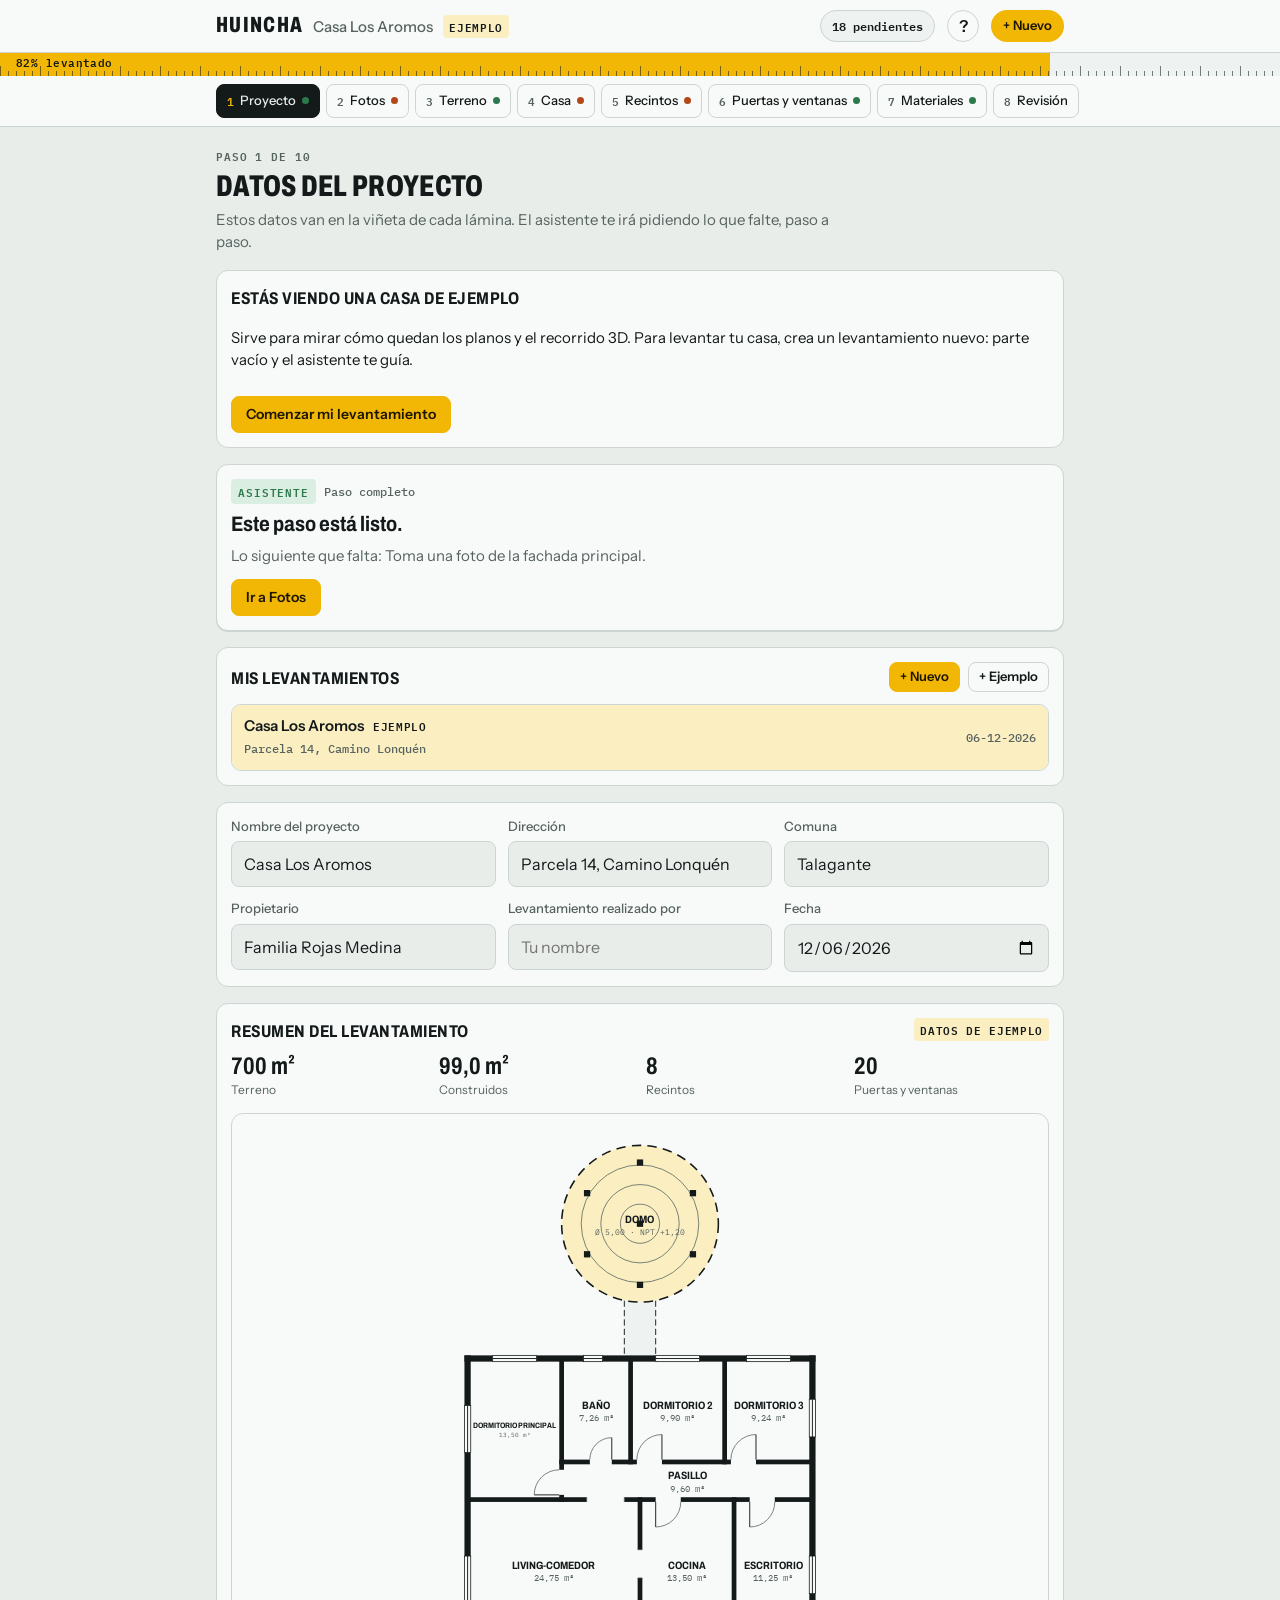
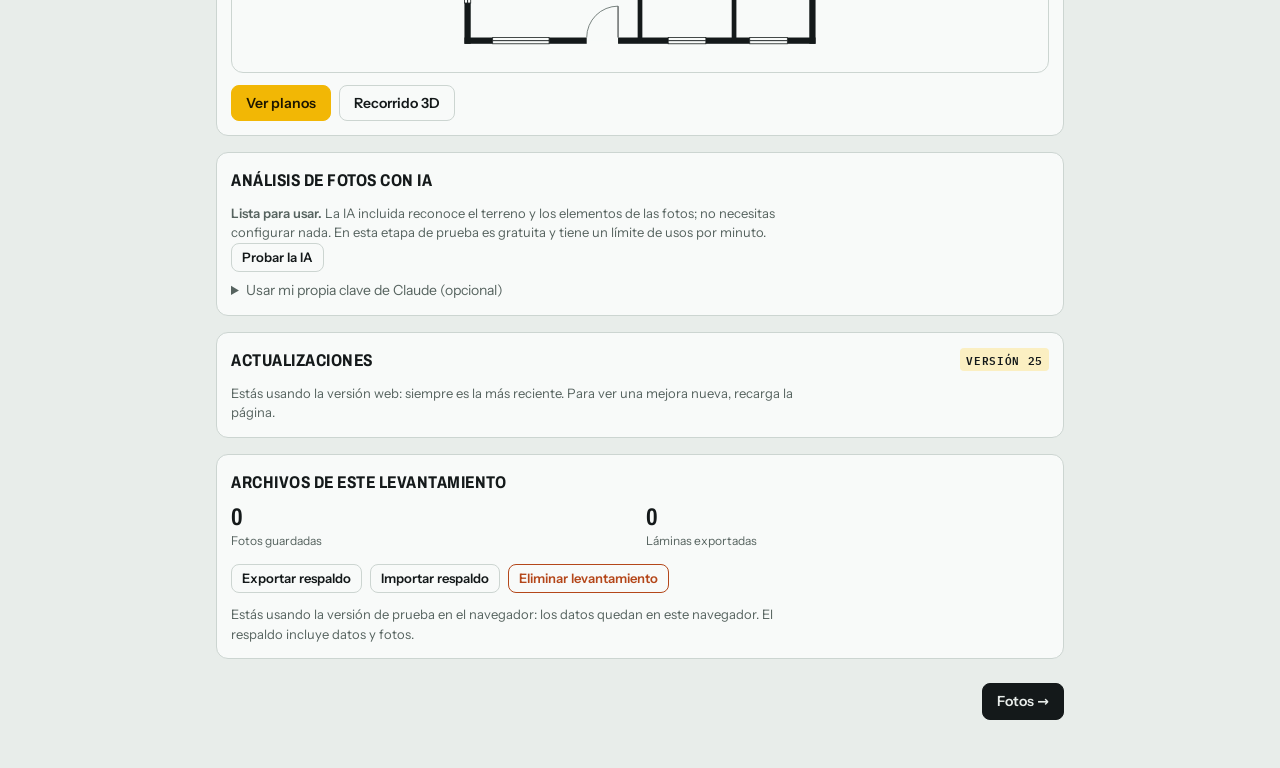
==== app/index.html @ 4d064434 "Huincha 3: versión web en app/ Co-Authored-By: Claude Opus 5.5 <noreply@anthropic.com> Claude-Sessio" ====
<!doctype html>
<html lang="es">
<head>
<meta charset="utf-8">
<meta name="viewport" content="width=device-width,initial-scale=1,viewport-fit=cover">
<meta name="theme-color" content="#f8faf9">
<link rel="manifest" href="manifest.webmanifest">
<link rel="icon" href="icon.png">
<title>Huincha</title>
<link rel="stylesheet" href="vendor/leaflet/leaflet.css">
<link rel="stylesheet" href="css/app.css">
</head>
<body>
<header class="top">
  <div class="wrap top-in">
    <div class="brand"><span class="logo">Huincha</span><span class="pname" id="pname"></span><span class="badge" id="exb" hidden>Ejemplo</span></div>
    <button class="pend" id="pend" type="button"></button>
    <button class="hhelp" type="button" data-ayuda="" aria-label="Ayuda: qué significa cada término">?</button>
    <button class="hnew" type="button" data-act="nuevo" aria-label="Nuevo levantamiento">+ Nuevo</button>
  </div>
  <div class="tape" aria-hidden="true"><div class="tape-fill" id="tapef"></div><span class="tape-lbl" id="tapel"></span></div>
  <nav class="wrap steps" id="steps" aria-label="Pasos"></nav>
</header>
<div class="updbar" id="updbar" hidden></div>
<main class="wrap" id="main"></main>
<div class="toast" id="toast" hidden></div>
<div class="lb" id="lb" hidden></div>
<script src="vendor/three.min.js"></script>
<script src="vendor/leaflet/leaflet.js"></script>
<script src="js/version.js"></script>
<script src="js/config.js"></script>
<script src="js/materiales.js"></script>
<script src="js/store.js"></script>
<script src="js/volumenes.js"></script>
<script src="js/elementos.js"></script>
<script src="js/croquis.js"></script>
<script src="js/ia.js"></script>
<script src="js/vivo.js"></script>
<script src="js/vivo3d.js"></script>
<script src="js/vivoguia.js"></script>
<script src="js/fachadas.js"></script>
<script src="js/vivoubica.js"></script>
<script src="js/recintosvivo.js"></script>
<script src="js/ayuda.js"></script>
<script src="js/techumbre.js"></script>
<script src="js/actualizar.js"></script>
<script src="js/app.js"></script>
<script src="js/artefactos.js"></script>
<script src="js/obras.js"></script>
<script src="js/mapa.js"></script>
</body>
</html>
---- app/vendor/leaflet/leaflet.css ----
/* required styles */

.leaflet-pane,
.leaflet-tile,
.leaflet-marker-icon,
.leaflet-marker-shadow,
.leaflet-tile-container,
.leaflet-pane > svg,
.leaflet-pane > canvas,
.leaflet-zoom-box,
.leaflet-image-layer,
.leaflet-layer {
	position: absolute;
	left: 0;
	top: 0;
	}
.leaflet-container {
	overflow: hidden;
	}
.leaflet-tile,
.leaflet-marker-icon,
.leaflet-marker-shadow {
	-webkit-user-select: none;
	   -moz-user-select: none;
	        user-select: none;
	  -webkit-user-drag: none;
	}
/* Prevents IE11 from highlighting tiles in blue */
.leaflet-tile::selection {
	background: transparent;
}
/* Safari renders non-retina tile on retina better with this, but Chrome is worse */
.leaflet-safari .leaflet-tile {
	image-rendering: -webkit-optimize-contrast;
	}
/* hack that prevents hw layers "stretching" when loading new tiles */
.leaflet-safari .leaflet-tile-container {
	width: 1600px;
	height: 1600px;
	-webkit-transform-origin: 0 0;
	}
.leaflet-marker-icon,
.leaflet-marker-shadow {
	display: block;
	}
/* .leaflet-container svg: reset svg max-width decleration shipped in Joomla! (joomla.org) 3.x */
/* .leaflet-container img: map is broken in FF if you have max-width: 100% on tiles */
.leaflet-container .leaflet-overlay-pane svg {
	max-width: none !important;
	max-height: none !important;
	}
.leaflet-container .leaflet-marker-pane img,
.leaflet-container .leaflet-shadow-pane img,
.leaflet-container .leaflet-tile-pane img,
.leaflet-container img.leaflet-image-layer,
.leaflet-container .leaflet-tile {
	max-width: none !important;
	max-height: none !important;
	width: auto;
	padding: 0;
	}

.leaflet-container img.leaflet-tile {
	/* See: https://bugs.chromium.org/p/chromium/issues/detail?id=600120 */
	mix-blend-mode: plus-lighter;
}

.leaflet-container.leaflet-touch-zoom {
	-ms-touch-action: pan-x pan-y;
	touch-action: pan-x pan-y;
	}
.leaflet-container.leaflet-touch-drag {
	-ms-touch-action: pinch-zoom;
	/* Fallback for FF which doesn't support pinch-zoom */
	touch-action: none;
	touch-action: pinch-zoom;
}
.leaflet-container.leaflet-touch-drag.leaflet-touch-zoom {
	-ms-touch-action: none;
	touch-action: none;
}
.leaflet-container {
	-webkit-tap-highlight-color: transparent;
}
.leaflet-container a {
	-webkit-tap-highlight-color: rgba(51, 181, 229, 0.4);
}
.leaflet-tile {
	filter: inherit;
	visibility: hidden;
	}
.leaflet-tile-loaded {
	visibility: inherit;
	}
.leaflet-zoom-box {
	width: 0;
	height: 0;
	-moz-box-sizing: border-box;
	     box-sizing: border-box;
	z-index: 800;
	}
/* workaround for https://bugzilla.mozilla.org/show_bug.cgi?id=888319 */
.leaflet-overlay-pane svg {
	-moz-user-select: none;
	}

.leaflet-pane         { z-index: 400; }

.leaflet-tile-pane    { z-index: 200; }
.leaflet-overlay-pane { z-index: 400; }
.leaflet-shadow-pane  { z-index: 500; }
.leaflet-marker-pane  { z-index: 600; }
.leaflet-tooltip-pane   { z-index: 650; }
.leaflet-popup-pane   { z-index: 700; }

.leaflet-map-pane canvas { z-index: 100; }
.leaflet-map-pane svg    { z-index: 200; }

.leaflet-vml-shape {
	width: 1px;
	height: 1px;
	}
.lvml {
	behavior: url(#default#VML);
	display: inline-block;
	position: absolute;
	}


/* control positioning */

.leaflet-control {
	position: relative;
	z-index: 800;
	pointer-events: visiblePainted; /* IE 9-10 doesn't have auto */
	pointer-events: auto;
	}
.leaflet-top,
.leaflet-bottom {
	position: absolute;
	z-index: 1000;
	pointer-events: none;
	}
.leaflet-top {
	top: 0;
	}
.leaflet-right {
	right: 0;
	}
.leaflet-bottom {
	bottom: 0;
	}
.leaflet-left {
	left: 0;
	}
.leaflet-control {
	float: left;
	clear: both;
	}
.leaflet-right .leaflet-control {
	float: right;
	}
.leaflet-top .leaflet-control {
	margin-top: 10px;
	}
.leaflet-bottom .leaflet-control {
	margin-bottom: 10px;
	}
.leaflet-left .leaflet-control {
	margin-left: 10px;
	}
.leaflet-right .leaflet-control {
	margin-right: 10px;
	}


/* zoom and fade animations */

.leaflet-fade-anim .leaflet-popup {
	opacity: 0;
	-webkit-transition: opacity 0.2s linear;
	   -moz-transition: opacity 0.2s linear;
	        transition: opacity 0.2s linear;
	}
.leaflet-fade-anim .leaflet-map-pane .leaflet-popup {
	opacity: 1;
	}
.leaflet-zoom-animated {
	-webkit-transform-origin: 0 0;
	    -ms-transform-origin: 0 0;
	        transform-origin: 0 0;
	}
svg.leaflet-zoom-animated {
	will-change: transform;
}

.leaflet-zoom-anim .leaflet-zoom-animated {
	-webkit-transition: -webkit-transform 0.25s cubic-bezier(0,0,0.25,1);
	   -moz-transition:    -moz-transform 0.25s cubic-bezier(0,0,0.25,1);
	        transition:         transform 0.25s cubic-bezier(0,0,0.25,1);
	}
.leaflet-zoom-anim .leaflet-tile,
.leaflet-pan-anim .leaflet-tile {
	-webkit-transition: none;
	   -moz-transition: none;
	        transition: none;
	}

.leaflet-zoom-anim .leaflet-zoom-hide {
	visibility: hidden;
	}


/* cursors */

.leaflet-interactive {
	cursor: pointer;
	}
.leaflet-grab {
	cursor: -webkit-grab;
	cursor:    -moz-grab;
	cursor:         grab;
	}
.leaflet-crosshair,
.leaflet-crosshair .leaflet-interactive {
	cursor: crosshair;
	}
.leaflet-popup-pane,
.leaflet-control {
	cursor: auto;
	}
.leaflet-dragging .leaflet-grab,
.leaflet-dragging .leaflet-grab .leaflet-interactive,
.leaflet-dragging .leaflet-marker-draggable {
	cursor: move;
	cursor: -webkit-grabbing;
	cursor:    -moz-grabbing;
	cursor:         grabbing;
	}

/* marker & overlays interactivity */
.leaflet-marker-icon,
.leaflet-marker-shadow,
.leaflet-image-layer,
.leaflet-pane > svg path,
.leaflet-tile-container {
	pointer-events: none;
	}

.leaflet-marker-icon.leaflet-interactive,
.leaflet-image-layer.leaflet-interactive,
.leaflet-pane > svg path.leaflet-interactive,
svg.leaflet-image-layer.leaflet-interactive path {
	pointer-events: visiblePainted; /* IE 9-10 doesn't have auto */
	pointer-events: auto;
	}

/* visual tweaks */

.leaflet-container {
	background: #ddd;
	outline-offset: 1px;
	}
.leaflet-container a {
	color: #0078A8;
	}
.leaflet-zoom-box {
	border: 2px dotted #38f;
	background: rgba(255,255,255,0.5);
	}


/* general typography */
.leaflet-container {
	font-family: "Helvetica Neue", Arial, Helvetica, sans-serif;
	font-size: 12px;
	font-size: 0.75rem;
	line-height: 1.5;
	}


/* general toolbar styles */

.leaflet-bar {
	box-shadow: 0 1px 5px rgba(0,0,0,0.65);
	border-radius: 4px;
	}
.leaflet-bar a {
	background-color: #fff;
	border-bottom: 1px solid #ccc;
	width: 26px;
	height: 26px;
	line-height: 26px;
	display: block;
	text-align: center;
	text-decoration: none;
	color: black;
	}
.leaflet-bar a,
.leaflet-control-layers-toggle {
	background-position: 50% 50%;
	background-repeat: no-repeat;
	display: block;
	}
.leaflet-bar a:hover,
.leaflet-bar a:focus {
	background-color: #f4f4f4;
	}
.leaflet-bar a:first-child {
	border-top-left-radius: 4px;
	border-top-right-radius: 4px;
	}
.leaflet-bar a:last-child {
	border-bottom-left-radius: 4px;
	border-bottom-right-radius: 4px;
	border-bottom: none;
	}
.leaflet-bar a.leaflet-disabled {
	cursor: default;
	background-color: #f4f4f4;
	color: #bbb;
	}

.leaflet-touch .leaflet-bar a {
	width: 30px;
	height: 30px;
	line-height: 30px;
	}
.leaflet-touch .leaflet-bar a:first-child {
	border-top-left-radius: 2px;
	border-top-right-radius: 2px;
	}
.leaflet-touch .leaflet-bar a:last-child {
	border-bottom-left-radius: 2px;
	border-bottom-right-radius: 2px;
	}

/* zoom control */

.leaflet-control-zoom-in,
.leaflet-control-zoom-out {
	font: bold 18px 'Lucida Console', Monaco, monospace;
	text-indent: 1px;
	}

.leaflet-touch .leaflet-control-zoom-in, .leaflet-touch .leaflet-control-zoom-out  {
	font-size: 22px;
	}


/* layers control */

.leaflet-control-layers {
	box-shadow: 0 1px 5px rgba(0,0,0,0.4);
	background: #fff;
	border-radius: 5px;
	}
.leaflet-control-layers-toggle {
	background-image: url(images/layers.png);
	width: 36px;
	height: 36px;
	}
.leaflet-retina .leaflet-control-layers-toggle {
	background-image: url(images/layers-2x.png);
	background-size: 26px 26px;
	}
.leaflet-touch .leaflet-control-layers-toggle {
	width: 44px;
	height: 44px;
	}
.leaflet-control-layers .leaflet-control-layers-list,
.leaflet-control-layers-expanded .leaflet-control-layers-toggle {
	display: none;
	}
.leaflet-control-layers-expanded .leaflet-control-layers-list {
	display: block;
	position: relative;
	}
.leaflet-control-layers-expanded {
	padding: 6px 10px 6px 6px;
	color: #333;
	background: #fff;
	}
.leaflet-control-layers-scrollbar {
	overflow-y: scroll;
	overflow-x: hidden;
	padding-right: 5px;
	}
.leaflet-control-layers-selector {
	margin-top: 2px;
	position: relative;
	top: 1px;
	}
.leaflet-control-layers label {
	display: block;
	font-size: 13px;
	font-size: 1.08333em;
	}
.leaflet-control-layers-separator {
	height: 0;
	border-top: 1px solid #ddd;
	margin: 5px -10px 5px -6px;
	}

/* Default icon URLs */
.leaflet-default-icon-path { /* used only in path-guessing heuristic, see L.Icon.Default */
	background-image: url(images/marker-icon.png);
	}


/* attribution and scale controls */

.leaflet-container .leaflet-control-attribution {
	background: #fff;
	background: rgba(255, 255, 255, 0.8);
	margin: 0;
	}
.leaflet-control-attribution,
.leaflet-control-scale-line {
	padding: 0 5px;
	color: #333;
	line-height: 1.4;
	}
.leaflet-control-attribution a {
	text-decoration: none;
	}
.leaflet-control-attribution a:hover,
.leaflet-control-attribution a:focus {
	text-decoration: underline;
	}
.leaflet-attribution-flag {
	display: inline !important;
	vertical-align: baseline !important;
	width: 1em;
	height: 0.6669em;
	}
.leaflet-left .leaflet-control-scale {
	margin-left: 5px;
	}
.leaflet-bottom .leaflet-control-scale {
	margin-bottom: 5px;
	}
.leaflet-control-scale-line {
	border: 2px solid #777;
	border-top: none;
	line-height: 1.1;
	padding: 2px 5px 1px;
	white-space: nowrap;
	-moz-box-sizing: border-box;
	     box-sizing: border-box;
	background: rgba(255, 255, 255, 0.8);
	text-shadow: 1px 1px #fff;
	}
.leaflet-control-scale-line:not(:first-child) {
	border-top: 2px solid #777;
	border-bottom: none;
	margin-top: -2px;
	}
.leaflet-control-scale-line:not(:first-child):not(:last-child) {
	border-bottom: 2px solid #777;
	}

.leaflet-touch .leaflet-control-attribution,
.leaflet-touch .leaflet-control-layers,
.leaflet-touch .leaflet-bar {
	box-shadow: none;
	}
.leaflet-touch .leaflet-control-layers,
.leaflet-touch .leaflet-bar {
	border: 2px solid rgba(0,0,0,0.2);
	background-clip: padding-box;
	}


/* popup */

.leaflet-popup {
	position: absolute;
	text-align: center;
	margin-bottom: 20px;
	}
.leaflet-popup-content-wrapper {
	padding: 1px;
	text-align: left;
	border-radius: 12px;
	}
.leaflet-popup-content {
	margin: 13px 24px 13px 20px;
	line-height: 1.3;
	font-size: 13px;
	font-size: 1.08333em;
	min-height: 1px;
	}
.leaflet-popup-content p {
	margin: 17px 0;
	margin: 1.3em 0;
	}
.leaflet-popup-tip-container {
	width: 40px;
	height: 20px;
	position: absolute;
	left: 50%;
	margin-top: -1px;
	margin-left: -20px;
	overflow: hidden;
	pointer-events: none;
	}
.leaflet-popup-tip {
	width: 17px;
	height: 17px;
	padding: 1px;

	margin: -10px auto 0;
	pointer-events: auto;

	-webkit-transform: rotate(45deg);
	   -moz-transform: rotate(45deg);
	    -ms-transform: rotate(45deg);
	        transform: rotate(45deg);
	}
.leaflet-popup-content-wrapper,
.leaflet-popup-tip {
	background: white;
	color: #333;
	box-shadow: 0 3px 14px rgba(0,0,0,0.4);
	}
.leaflet-container a.leaflet-popup-close-button {
	position: absolute;
	top: 0;
	right: 0;
	border: none;
	text-align: center;
	width: 24px;
	height: 24px;
	font: 16px/24px Tahoma, Verdana, sans-serif;
	color: #757575;
	text-decoration: none;
	background: transparent;
	}
.leaflet-container a.leaflet-popup-close-button:hover,
.leaflet-container a.leaflet-popup-close-button:focus {
	color: #585858;
	}
.leaflet-popup-scrolled {
	overflow: auto;
	}

.leaflet-oldie .leaflet-popup-content-wrapper {
	-ms-zoom: 1;
	}
.leaflet-oldie .leaflet-popup-tip {
	width: 24px;
	margin: 0 auto;

	-ms-filter: "progid:DXImageTransform.Microsoft.Matrix(M11=0.70710678, M12=0.70710678, M21=-0.70710678, M22=0.70710678)";
	filter: progid:DXImageTransform.Microsoft.Matrix(M11=0.70710678, M12=0.70710678, M21=-0.70710678, M22=0.70710678);
	}

.leaflet-oldie .leaflet-control-zoom,
.leaflet-oldie .leaflet-control-layers,
.leaflet-oldie .leaflet-popup-content-wrapper,
.leaflet-oldie .leaflet-popup-tip {
	border: 1px solid #999;
	}


/* div icon */

.leaflet-div-icon {
	background: #fff;
	border: 1px solid #666;
	}


/* Tooltip */
/* Base styles for the element that has a tooltip */
.leaflet-tooltip {
	position: absolute;
	padding: 6px;
	background-color: #fff;
	border: 1px solid #fff;
	border-radius: 3px;
	color: #222;
	white-space: nowrap;
	-webkit-user-select: none;
	-moz-user-select: none;
	-ms-user-select: none;
	user-select: none;
	pointer-events: none;
	box-shadow: 0 1px 3px rgba(0,0,0,0.4);
	}
.leaflet-tooltip.leaflet-interactive {
	cursor: pointer;
	pointer-events: auto;
	}
.leaflet-tooltip-top:before,
.leaflet-tooltip-bottom:before,
.leaflet-tooltip-left:before,
.leaflet-tooltip-right:before {
	position: absolute;
	pointer-events: none;
	border: 6px solid transparent;
	background: transparent;
	content: "";
	}

/* Directions */

.leaflet-tooltip-bottom {
	margin-top: 6px;
}
.leaflet-tooltip-top {
	margin-top: -6px;
}
.leaflet-tooltip-bottom:before,
.leaflet-tooltip-top:before {
	left: 50%;
	margin-left: -6px;
	}
.leaflet-tooltip-top:before {
	bottom: 0;
	margin-bottom: -12px;
	border-top-color: #fff;
	}
.leaflet-tooltip-bottom:before {
	top: 0;
	margin-top: -12px;
	margin-left: -6px;
	border-bottom-color: #fff;
	}
.leaflet-tooltip-left {
	margin-left: -6px;
}
.leaflet-tooltip-right {
	margin-left: 6px;
}
.leaflet-tooltip-left:before,
.leaflet-tooltip-right:before {
	top: 50%;
	margin-top: -6px;
	}
.leaflet-tooltip-left:before {
	right: 0;
	margin-right: -12px;
	border-left-color: #fff;
	}
.leaflet-tooltip-right:before {
	left: 0;
	margin-left: -12px;
	border-right-color: #fff;
	}

/* Printing */

@media print {
	/* Prevent printers from removing background-images of controls. */
	.leaflet-control {
		-webkit-print-color-adjust: exact;
		print-color-adjust: exact;
		}
	}
---- app/css/app.css ----
@font-face{font-family:"Archivo";src:url(../fonts/archivo.woff2) format("woff2");font-weight:100 900;font-stretch:62% 125%;font-display:swap}
@font-face{font-family:"Instrument Sans";src:url(../fonts/instrument-sans-400.woff2) format("woff2");font-weight:400;font-display:swap}
@font-face{font-family:"Instrument Sans";src:url(../fonts/instrument-sans-500.woff2) format("woff2");font-weight:500;font-display:swap}
@font-face{font-family:"Instrument Sans";src:url(../fonts/instrument-sans-600.woff2) format("woff2");font-weight:600;font-display:swap}
@font-face{font-family:"IBM Plex Mono";src:url(../fonts/plex-mono-400.woff2) format("woff2");font-weight:400;font-display:swap}
@font-face{font-family:"IBM Plex Mono";src:url(../fonts/plex-mono-500.woff2) format("woff2");font-weight:500;font-display:swap}
@font-face{font-family:"IBM Plex Mono";src:url(../fonts/plex-mono-600.woff2) format("woff2");font-weight:600;font-display:swap}
html{color-scheme:light;padding-top:env(safe-area-inset-top,0px);padding-bottom:env(safe-area-inset-bottom,0px);-webkit-tap-highlight-color:transparent}
body{margin:0}
img{max-width:100%}
[hidden]{display:none!important}
/* Layout: cuaderno de levantamiento en una columna; cabecera fija con huincha de medir como barra de avance; pasos en secuencia */
:root{
  --bg:#e8edea; --surface:#f8faf9; --surface-2:#eef2f0; --ink:#14191a; --muted:#56635f; --line:#ccd5d1;
  --accent:#f2b705; --accent-ink:#1d1600; --accent-soft:#fbefc2;
  --warn:#b4471a; --warn-soft:#f7e2d6; --ok:#2c7a4b; --ok-soft:#dbeee2; --glass:#d6e6ec;
  --f-display:"Archivo","Arial Narrow",system-ui,sans-serif;
  --f-body:"Instrument Sans",system-ui,-apple-system,"Segoe UI",Roboto,sans-serif;
  --f-mono:"IBM Plex Mono",ui-monospace,Menlo,Consolas,monospace;
}
@media (prefers-color-scheme: dark){:root:not([data-theme="light"]){
  --bg:#111415; --surface:#1a1e1f; --surface-2:#22282a; --ink:#e6ebe9; --muted:#95a39e; --line:#2f3739;
  --accent:#f5c22a; --accent-ink:#1d1600; --accent-soft:#3d3412;
  --warn:#f08a55; --warn-soft:#3b2318; --ok:#5fc58c; --ok-soft:#173022; --glass:#2a3c43; color-scheme:dark}}
:root[data-theme="dark"]{
  --bg:#111415; --surface:#1a1e1f; --surface-2:#22282a; --ink:#e6ebe9; --muted:#95a39e; --line:#2f3739;
  --accent:#f5c22a; --accent-ink:#1d1600; --accent-soft:#3d3412;
  --warn:#f08a55; --warn-soft:#3b2318; --ok:#5fc58c; --ok-soft:#173022; --glass:#2a3c43; color-scheme:dark}

*{box-sizing:border-box}
body{background:var(--bg);color:var(--ink);font:15px/1.5 var(--f-body);-webkit-font-smoothing:antialiased}
body::before{content:"";position:fixed;inset:0 0 auto;height:env(safe-area-inset-top,0px);z-index:40;background:var(--surface)}
.wrap{max-width:880px;margin:0 auto;padding-left:max(16px,env(safe-area-inset-left,0px));padding-right:max(16px,env(safe-area-inset-right,0px))}
button,input,select{font:inherit;color:inherit}
:focus-visible{outline:2px solid var(--accent);outline-offset:2px}

/* Cabecera */
.top{position:sticky;top:env(safe-area-inset-top,0px);z-index:30;background:var(--surface);border-bottom:1px solid var(--line)}
.top-in{display:flex;align-items:center;gap:12px;padding-block:10px}
.brand{display:flex;align-items:baseline;gap:10px;min-width:0;flex:1}
.logo{font:800 22px/1 var(--f-display);font-stretch:68%;letter-spacing:.06em;text-transform:uppercase}
.pname{font-weight:500;color:var(--muted);white-space:nowrap;overflow:hidden;text-overflow:ellipsis;min-width:0}
.badge{font:600 11px var(--f-mono);text-transform:uppercase;letter-spacing:.06em;background:var(--accent-soft);color:var(--ink);padding:2px 6px;border-radius:4px;white-space:nowrap}
.pend{border:1px solid var(--line);background:var(--surface-2);border-radius:999px;padding:5px 11px;font:600 12px var(--f-mono);white-space:nowrap;cursor:pointer}
.hnew{border:0;background:var(--accent);color:var(--accent-ink);border-radius:999px;padding:6px 12px;font-family:inherit;font-weight:700;font-size:13px;white-space:nowrap;cursor:pointer}
.exban{border:2px solid var(--accent);background:var(--accent-soft)}
.exban p{margin:6px 0 12px}
.pend.zero{background:var(--ok-soft);border-color:transparent;color:var(--ok)}
.tape{position:relative;height:24px;background:var(--surface-2);border-top:1px solid var(--line);overflow:hidden}
.tape-fill{position:absolute;inset:0 auto 0 0;width:0;background:var(--accent);transition:width .6s ease}
.tape::after{content:"";position:absolute;inset:0;pointer-events:none;opacity:.55;
  background:repeating-linear-gradient(90deg,var(--ink) 0 1px,transparent 1px 8px) left bottom/100% 5px no-repeat,
             repeating-linear-gradient(90deg,var(--ink) 0 1px,transparent 1px 40px) left bottom/100% 10px no-repeat}
.tape-lbl{position:absolute;top:3px;left:max(16px,env(safe-area-inset-left,0px));font:600 11px/1 var(--f-mono);letter-spacing:.04em;z-index:1}
.steps{display:flex;gap:6px;overflow-x:auto;padding-block:8px;scrollbar-width:none}
.steps::-webkit-scrollbar{display:none}
.st{flex:none;display:flex;align-items:center;gap:6px;border:1px solid var(--line);background:var(--surface);border-radius:8px;padding:6px 10px;cursor:pointer;font-size:13px;font-weight:500;white-space:nowrap}
.st b{font:600 11px var(--f-mono);color:var(--muted)}
.st[aria-current="step"]{background:var(--ink);color:var(--bg);border-color:var(--ink)}
.st[aria-current="step"] b{color:var(--accent)}
.st i{width:7px;height:7px;border-radius:50%;background:var(--warn);font-style:normal}
.st i.ok{background:var(--ok)}
.st i.none{display:none}

/* Contenido */
main{padding-block:18px 48px;display:flex;flex-direction:column;gap:16px}
.sh .sn{font:600 11px var(--f-mono);letter-spacing:.08em;text-transform:uppercase;color:var(--muted)}
h2{font:800 30px/1.05 var(--f-display);font-stretch:70%;text-transform:uppercase;letter-spacing:.01em;margin:4px 0 6px;text-wrap:balance}
h3{font:700 17px/1.2 var(--f-display);font-stretch:80%;text-transform:uppercase;letter-spacing:.03em;margin:4px 0 0}
.sh p{margin:0;color:var(--muted);max-width:62ch}
.card{background:var(--surface);border:1px solid var(--line);border-radius:12px;padding:14px;display:flex;flex-direction:column;gap:12px;min-width:0}
.grid{display:grid;grid-template-columns:repeat(auto-fit,minmax(200px,1fr));gap:12px}
.g2{display:grid;grid-template-columns:1fr 1fr;gap:12px}
@media (max-width:340px){.g2{grid-template-columns:1fr}}
.row{display:flex;gap:8px;align-items:center;flex-wrap:wrap}
.sb{justify-content:space-between}
.note{color:var(--muted);font-size:13px;margin:0;max-width:65ch}
.lbl{font-size:13px;color:var(--muted)}

.fld{display:flex;flex-direction:column;gap:5px;min-width:0}
.fld>span{font-size:13px;font-weight:500;color:var(--muted)}
.fld small{color:var(--muted);font-size:12px}
.inp{display:flex;align-items:center;border:1px solid var(--line);background:var(--bg);border-radius:8px;min-width:0}
.inp:focus-within{border-color:var(--ink)}
.inp input,.inp select{flex:1;min-width:0;border:0;background:transparent;padding:10px 12px;font-size:16px;outline:none}
.inp input[data-num]{font-family:var(--f-mono);font-weight:500}
.inp em{font-style:normal;padding-right:12px;color:var(--muted);font:500 13px var(--f-mono)}
.inp select{appearance:none;cursor:pointer;background:transparent}
.inp.sel::after{content:"▾";padding-right:12px;color:var(--muted)}

.btn{display:inline-flex;align-items:center;justify-content:center;gap:6px;border:1px solid var(--line);background:var(--surface);border-radius:8px;padding:9px 14px;font-weight:600;font-size:14px;cursor:pointer;text-align:center;line-height:1.2}
.btn:hover{border-color:var(--muted)}
.btn.pri{background:var(--accent);border-color:var(--accent);color:var(--accent-ink)}
.btn.dark{background:var(--ink);border-color:var(--ink);color:var(--bg)}
.btn.ghost{background:transparent;border-color:transparent;color:var(--muted)}
.btn.danger{border-color:var(--warn);color:var(--warn)}
.btn.sm{padding:6px 10px;font-size:13px}
.btn[disabled]{opacity:.45;cursor:not-allowed}
.seg{display:flex;flex-wrap:wrap;gap:6px}
.seg .btn[aria-pressed="true"]{background:var(--ink);border-color:var(--ink);color:var(--bg)}

/* Asistente */
.asst{background:var(--surface);border:1px solid var(--line);border-radius:12px;padding:14px;display:flex;flex-direction:column;gap:8px;box-shadow:0 1px 0 var(--line)}
.asst-k{display:flex;align-items:center;gap:8px;font:500 12px var(--f-mono);color:var(--muted)}
.tag{background:var(--accent);color:var(--accent-ink);font:600 11px var(--f-mono);letter-spacing:.08em;text-transform:uppercase;padding:3px 7px;border-radius:4px}
.asst.done .tag{background:var(--ok-soft);color:var(--ok)}
.asst-q{margin:0;font:700 21px/1.2 var(--f-display);font-stretch:85%;text-wrap:balance}
.asst-h{margin:0;color:var(--muted);max-width:62ch}
.asst-a{display:flex;flex-wrap:wrap;gap:8px;margin-top:4px}

/* Editor de plano */
.edbox{background:var(--surface);border:1px solid var(--line);border-radius:12px;overflow:hidden}
.edbox svg{display:block;width:100%;height:auto;max-height:62vh;user-select:none;-webkit-user-select:none}
.edcap{display:flex;justify-content:space-between;gap:8px;padding:8px 12px;border-top:1px solid var(--line);font-size:12px;color:var(--muted);flex-wrap:wrap}
.chips{display:flex;gap:6px;flex-wrap:wrap}
.chip{border:1px solid var(--line);background:var(--surface);border-radius:999px;padding:6px 12px;font-size:13px;font-weight:500;cursor:pointer;display:inline-flex;gap:6px;align-items:center}
.chip[aria-pressed="true"]{background:var(--accent-soft);border-color:var(--accent)}
.chip .w{width:7px;height:7px;border-radius:50%;background:var(--warn)}
.chip .w.ok{background:var(--ok)}
.titlein{font:700 22px var(--f-display);font-stretch:80%;border:0;border-bottom:1px dashed var(--line);background:transparent;padding:2px 0;width:100%;outline:none}
.titlein:focus{border-bottom-color:var(--ink)}
.area{font:600 14px var(--f-mono);color:var(--muted)}
.list{display:flex;flex-direction:column;border:1px solid var(--line);border-radius:10px;overflow:hidden}
.li{display:flex;align-items:center;justify-content:space-between;gap:10px;padding:10px 12px;background:var(--surface);border:0;border-bottom:1px solid var(--line);text-align:left;cursor:pointer;width:100%}
.li:last-child{border-bottom:0}
.li[aria-pressed="true"]{background:var(--accent-soft)}
.li small{color:var(--muted);font:500 12px var(--f-mono)}
.li .x{font:600 12px var(--f-mono);color:var(--warn)}

/* Fotos y video */
.slots{display:grid;grid-template-columns:repeat(auto-fill,minmax(160px,1fr));gap:10px}
.slot{background:var(--surface);border:1px dashed var(--muted);border-radius:10px;padding:10px;display:flex;flex-direction:column;gap:8px;min-width:0}
.slot.ok{border-style:solid;border-color:var(--line)}
.slot-h{display:flex;justify-content:space-between;gap:6px;font-size:13px}
.slot-h span{font:600 11px var(--f-mono);color:var(--warn);white-space:nowrap}
.slot.ok .slot-h span{color:var(--ok)}
.thumbs{display:flex;gap:6px;flex-wrap:wrap}
.th{width:56px;height:42px;object-fit:cover;border-radius:5px;cursor:zoom-in;background:var(--surface-2)}
.vslot video{width:100%;max-height:52vh;border-radius:8px;background:#000;display:block}
.vempty{border:1px dashed var(--muted);border-radius:10px;padding:16px;color:var(--muted)}
.marks{display:flex;gap:6px;flex-wrap:wrap}
.mk{font:500 12px var(--f-mono)}
.mpanel{display:flex;gap:12px;align-items:flex-start;flex-wrap:wrap;background:var(--surface-2);border-radius:10px;padding:12px}
.mpanel img{width:120px;border-radius:6px}
.mpanel .fl{flex:1;min-width:200px;display:flex;flex-direction:column;gap:8px}

/* Planos */
.sheetbox{overflow:auto;background:var(--surface-2);border:1px solid var(--line);border-radius:12px;padding:10px;max-height:72vh}
.sheetbox svg{display:block;width:calc(var(--z,1) * 100%);height:auto;box-shadow:0 1px 4px rgba(0,0,0,.18)}
.tabs{display:flex;gap:6px;overflow-x:auto;scrollbar-width:none}
.tabs .btn{flex:none}
.tabs .btn[aria-pressed="true"]{background:var(--ink);border-color:var(--ink);color:var(--bg)}
input[type=range]{width:100%;accent-color:var(--accent)}

/* Revisión */
.rv{display:flex;flex-direction:column;gap:8px}
.rvi{display:flex;gap:12px;align-items:flex-start;justify-content:space-between;padding:12px;background:var(--surface);border:1px solid var(--line);border-radius:10px;flex-wrap:wrap}
.rvi p{margin:0;font-weight:500;flex:1;min-width:200px}
.rvi small{display:block;color:var(--muted);font-weight:400}
.rvi .k{font:600 10px var(--f-mono);text-transform:uppercase;letter-spacing:.08em;color:var(--warn)}
.rvi.rev .k{color:var(--muted)}
.big{font:800 56px/1 var(--f-display);font-stretch:68%;font-variant-numeric:tabular-nums}
table.t{border-collapse:collapse;width:100%;font-size:14px}
.t td,.t th{padding:7px 4px;border-bottom:1px solid var(--line);text-align:left}
.t td.n,.t th.n{text-align:right;font-family:var(--f-mono);font-variant-numeric:tabular-nums}
.t tfoot td{font-weight:600;border-bottom:0}

/* 3D */
.viewer{position:relative;height:min(72dvh,640px);min-height:360px;border-radius:12px;overflow:hidden;background:#cfdce3;touch-action:none;user-select:none;-webkit-user-select:none}
.viewer canvas{display:block;width:100%;height:100%}
.vbar{position:absolute;top:10px;left:10px;right:10px;display:flex;gap:6px;flex-wrap:wrap;align-items:center;z-index:2}
.vbar .btn{background:rgba(255,255,255,.88);border-color:rgba(0,0,0,.08);color:#14191a;backdrop-filter:blur(6px)}
.vbar .btn[aria-pressed="true"]{background:#14191a;color:#fff}
.joy{position:absolute;left:16px;bottom:16px;width:116px;height:116px;border-radius:50%;background:rgba(255,255,255,.28);border:1px solid rgba(255,255,255,.7);touch-action:none;z-index:2}
.knob{position:absolute;left:50%;top:50%;width:48px;height:48px;margin:-24px;border-radius:50%;background:rgba(255,255,255,.92);box-shadow:0 2px 6px rgba(0,0,0,.25)}
.hud{position:absolute;left:10px;right:10px;bottom:10px;z-index:2;background:var(--surface);color:var(--ink);border-radius:12px;padding:10px;display:flex;gap:10px;align-items:center;box-shadow:0 4px 16px rgba(0,0,0,.25)}
.hud img{width:72px;height:54px;object-fit:cover;border-radius:6px}
.hud .hi{flex:1;min-width:0}
.hud b{display:block;font:700 18px/1.1 var(--f-display);font-stretch:80%}
.hud small{color:var(--muted);font:500 12px var(--f-mono)}
.hud .hc{display:flex;gap:4px}
.hud .hc .btn{padding:8px 10px}
.v3msg{position:absolute;inset:0;display:grid;place-items:center;padding:24px;text-align:center;color:#14191a}

.nav{display:flex;justify-content:space-between;gap:10px;margin-top:8px}
.toast{position:fixed;left:50%;transform:translateX(-50%);bottom:calc(16px + env(safe-area-inset-bottom,0px));background:var(--ink);color:var(--bg);padding:10px 16px;border-radius:10px;font-size:14px;z-index:60;max-width:calc(100% - 32px);box-shadow:0 6px 20px rgba(0,0,0,.3)}
.lb{position:fixed;inset:0;background:rgba(10,12,13,.88);z-index:70;display:flex;flex-direction:column;align-items:center;justify-content:center;gap:12px;padding:calc(16px + env(safe-area-inset-top,0px)) max(16px,env(safe-area-inset-right,0px)) calc(16px + env(safe-area-inset-bottom,0px)) max(16px,env(safe-area-inset-left,0px))}
.lb img{max-width:100%;max-height:75vh;border-radius:8px}
.summ{display:grid;grid-template-columns:repeat(auto-fit,minmax(120px,1fr));gap:12px}
.summ div b{display:block;font:700 24px/1 var(--f-display);font-stretch:75%;font-variant-numeric:tabular-nums}
.summ div span{font-size:12px;color:var(--muted)}

/* Dibujo en pantalla (editor) */
.ed .w{fill:var(--ink)} .ed .vol{fill:var(--accent-soft);stroke:var(--ink);stroke-width:.5} .ed .vol.up{stroke-dasharray:3 2} .ed .vin{fill:none;stroke:var(--muted);stroke-width:.25} .ed .pil{fill:var(--ink)} .ed .vbr{fill:var(--surface-2);stroke:var(--ink);stroke-width:.3;stroke-dasharray:2 1} .ed .vfac{fill:var(--surface);stroke:var(--ink);stroke-width:.4} .ed .vdeck{fill:var(--line);stroke:var(--ink);stroke-width:.3} .ed .zoc{fill:var(--surface-2);stroke:var(--ink);stroke-width:.3} .ed .wo,.ed .flr{display:none} .ed .rf{fill:var(--surface);cursor:grab;touch-action:none} .ed .rf.sel{fill:var(--accent-soft)} .ed .hs{fill:var(--surface-2)}
.ed .ln{fill:none;stroke:var(--ink);stroke-width:.3} .ed .th{fill:none;stroke:var(--muted);stroke-width:.25} .ed .bold{fill:none;stroke:var(--ink);stroke-width:.7}
.ed .dash{fill:none;stroke:var(--muted);stroke-width:.3;stroke-dasharray:1.5 1} .ed .lot{fill:none;stroke:var(--ink);stroke-width:.5;stroke-dasharray:6 1.2 1 1.2}
.ed .win{fill:var(--surface);stroke:var(--ink);stroke-width:.25} .ed .street{fill:var(--surface-2)} .ed .foot{fill:var(--accent-soft);stroke:var(--ink);stroke-width:.4}
.ed .fac{fill:var(--surface);stroke:var(--ink);stroke-width:.35} .ed .roofE{fill:var(--line);stroke:var(--ink);stroke-width:.35} .ed .glass{fill:var(--glass);stroke:var(--ink);stroke-width:.2} .ed .door{fill:var(--surface-2);stroke:var(--ink);stroke-width:.2}
.ed .cut{fill:var(--ink)} .ed .slab{fill:var(--muted)} .ed .gnd{stroke:var(--ink);stroke-width:.7}
.ed .tx{fill:var(--ink);font-family:var(--f-display);font-stretch:85%} .ed .tm{fill:var(--muted)} .ed .mono{font-family:var(--f-mono);font-stretch:100%}
.ed .rsel{fill:none;stroke:var(--accent);stroke-width:1.1} .ed .hl{fill:var(--accent);stroke:var(--accent-ink);stroke-width:.3} .ed .na{fill:var(--ink)} .ed .tag{fill:var(--surface);stroke:var(--ink);stroke-width:.3} .ed .cutl{fill:none;stroke:var(--muted);stroke-width:.3;stroke-dasharray:5 1 1 1}
.ed .pt{fill:var(--accent);stroke:var(--ink);stroke-width:.4}
@media (prefers-reduced-motion:reduce){.tape-fill{transition:none}}
/* Materiales */
.mcard{gap:4px}
.mcard>h3{margin-bottom:4px}
.msec{display:flex;flex-direction:column;gap:10px;padding-block:12px;border-top:1px solid var(--line);outline:none}
.mcard>h3+.msec{border-top:0;padding-top:4px}
.msec:focus-visible{box-shadow:0 0 0 2px var(--accent);border-radius:8px}
.msh{display:flex;align-items:baseline;justify-content:space-between;gap:10px;flex-wrap:wrap}
.msh h4{margin:0;font:600 15px/1.2 var(--f-body)}
.mcur{font:500 12px var(--f-mono);color:var(--muted)}
.mcur.pend{color:var(--warn)}
.swg{display:grid;grid-template-columns:repeat(auto-fill,minmax(98px,1fr));gap:8px}
.swrow{display:flex;gap:8px;overflow-x:auto;padding-bottom:4px;scrollbar-width:thin}
.swrow .sw{flex:none;width:88px}
.swrow .sw b{font-size:11.5px}
.sw{position:relative;display:flex;flex-direction:column;gap:6px;padding:6px 6px 8px;border:1px solid var(--line);border-radius:10px;background:var(--surface);text-align:left;cursor:pointer;color:var(--ink);font:inherit;min-width:0}
.sw:hover{border-color:var(--muted)}
.sw img{width:100%;aspect-ratio:4/3;object-fit:cover;border-radius:6px;display:block;background:var(--surface-2)}
.sw b{font-size:12.5px;line-height:1.25;font-weight:600}
.sw small{font-size:11px;line-height:1.3;color:var(--muted)}
.sw[aria-pressed="true"]{border-color:var(--ink);box-shadow:0 0 0 2px var(--accent)}
.sw[aria-pressed="true"]::after{content:"✓";position:absolute;top:9px;right:9px;width:20px;height:20px;border-radius:50%;background:var(--accent);color:var(--accent-ink);font:700 12px/20px var(--f-body);text-align:center;box-shadow:0 1px 3px rgba(0,0,0,.3)}
.cdots{display:flex;gap:8px;flex-wrap:wrap;align-items:center}
.cd{width:32px;height:32px;border-radius:50%;border:3px solid var(--surface);box-shadow:0 0 0 1px var(--line);cursor:pointer;padding:0}
.cd[aria-pressed="true"]{box-shadow:0 0 0 2px var(--ink)}
.rtab{display:flex;flex-direction:column;gap:8px}
.rrow{display:grid;grid-template-columns:minmax(0,1fr) minmax(0,1.3fr) minmax(0,1.3fr);gap:8px;align-items:end;padding:8px 10px;background:var(--surface-2);border-radius:10px}
.rrow>b{align-self:center;font-size:14px}
.rrow select{font-size:14px!important;padding:8px 10px!important}
@media (max-width:560px){.rrow{grid-template-columns:1fr 1fr}.rrow>b{grid-column:1/-1}}
/* Panel de materiales en el 3D */
.m3{position:absolute;left:10px;right:10px;bottom:10px;z-index:4;background:var(--surface);color:var(--ink);border-radius:14px;padding:8px 10px;box-shadow:0 8px 28px rgba(0,0,0,.3);display:flex;flex-direction:column;gap:7px;max-height:48%;overflow:auto}
.m3 .tabs .btn{padding:6px 10px;font-size:12.5px}
.m3 .cdots .cd{width:26px;height:26px}
.m3 .cdots{gap:6px}
.m3-top{display:flex;justify-content:space-between;align-items:center;gap:8px}
.m3-top b{font:700 15px var(--f-display);font-stretch:85%;text-transform:uppercase;letter-spacing:.03em}
.viewer.dim .joy,.viewer.dim .hud{display:none}
.vload{position:absolute;inset:0;display:grid;place-items:center;color:#14191a;font:600 13px var(--f-mono);background:rgba(207,220,227,.6);z-index:3}
/* Mapa satelital */
body.noscroll{overflow:hidden}
.mapcard h3{margin:0 0 2px}
.mapcard .row.sb{align-items:flex-start}
.mapcard .row.sb>div{flex:1;min-width:200px}
.msides{display:flex;gap:6px;flex-wrap:wrap}
.msides .chip{font:500 12px var(--f-mono)}
.mapov{position:fixed;inset:0;z-index:80;background:var(--bg);display:flex;flex-direction:column;padding-top:env(safe-area-inset-top,0px)}
.mtop{display:flex;gap:6px;align-items:center;padding:8px max(10px,env(safe-area-inset-right,0px)) 8px max(10px,env(safe-area-inset-left,0px));background:var(--surface);border-bottom:1px solid var(--line)}
.mtop .msearch{flex:1;min-width:0}
.mtop .msearch input{padding:8px 10px;font-size:15px}
.mwrap{flex:1;position:relative;min-height:220px;display:flex}
.mmap{flex:1;min-height:220px;background:#1d2326}
.mcross{position:absolute;left:50%;top:50%;width:44px;height:44px;margin:-22px 0 0 -22px;pointer-events:none;z-index:500;
  background:linear-gradient(#fff,#fff) center/2px 100% no-repeat,linear-gradient(#fff,#fff) center/100% 2px no-repeat;filter:drop-shadow(0 0 1.5px #000)}
.mcross::after{content:"";position:absolute;inset:16px;border:2px solid #f2b705;border-radius:50%}
.mtools{position:absolute;left:10px;top:10px;z-index:500;display:flex;flex-direction:column;align-items:flex-start;gap:6px}
.mzl{background:rgba(20,25,26,.82);color:#fff;font:600 11px var(--f-mono);padding:3px 7px;border-radius:5px}
.mzl:empty{display:none}
.mbar{background:var(--surface);border-top:1px solid var(--line);padding:10px max(12px,env(safe-area-inset-right,0px)) calc(10px + env(safe-area-inset-bottom,0px)) max(12px,env(safe-area-inset-left,0px));display:flex;flex-direction:column;gap:8px;max-height:40vh;overflow:auto}
.mhelp{margin:0;font-size:14px;color:var(--ink)}
.msumm{grid-template-columns:repeat(4,minmax(0,1fr));gap:8px}
.msumm div b{font-size:19px}
@media (max-width:420px){.msumm{grid-template-columns:repeat(2,minmax(0,1fr))}}
.mchk{display:flex;gap:8px;align-items:center;font-size:14px}
.note.warn{color:var(--warn)}
.mvx span{display:grid;place-items:center;width:26px;height:26px;border-radius:50%;background:#f2b705;color:#1d1600;font:700 11px var(--f-mono);border:2px solid #fff;box-shadow:0 1px 4px rgba(0,0,0,.5)}
.mvx.casa span{background:#fff;color:#14191a;border-color:#14191a}
.mlen span{display:inline-block;transform:translate(-50%,-50%);white-space:nowrap;background:rgba(20,25,26,.82);color:#fff;font:600 11px var(--f-mono);padding:2px 6px;border-radius:5px}
.mlen.fr span{background:#ff5a1f}
.leaflet-container{font-family:var(--f-body)}

.cpick{position:relative;overflow:hidden;background:conic-gradient(#e44,#ec4,#4c6,#4ae,#a4e,#e44)!important}
.cpick input{position:absolute;inset:-8px;width:calc(100% + 16px);height:calc(100% + 16px);opacity:0;cursor:pointer;border:0;padding:0}
.rcolw{display:flex;align-items:center;gap:4px}
.rcolw input[type=color]{width:44px;height:38px;border:1px solid var(--line);border-radius:8px;background:var(--bg);padding:2px;cursor:pointer}
.rrow{grid-template-columns:minmax(0,1fr) minmax(0,1.25fr) minmax(0,1.25fr) auto}
@media (max-width:560px){.rrow{grid-template-columns:1fr 1fr;grid-template-areas:"n c" "p m"}.rrow>b{grid-area:n;grid-column:auto}.rrow>label:nth-of-type(1){grid-area:p}.rrow>label:nth-of-type(2){grid-area:m}.rrow>.rcol,.rrow>span{grid-area:c;justify-self:end}.rrow .rcol>span:first-child{display:none}}

.vform{background:var(--surface-2)}
/* Levantamiento en vivo */
body.vivo-on{overflow:hidden}
html.ar-on,body.ar-on{background:transparent!important}
body.ar-on>header,body.ar-on>main,body.ar-on::before{visibility:hidden}
.vivocard h3{margin:0 0 2px}.vivocard .row.sb{align-items:flex-start}.vivocard .row.sb>div{flex:1;min-width:220px}
.vivo{position:fixed;inset:0;z-index:85;display:grid;grid-template-areas:"cam" "cro" "pan";grid-template-rows:minmax(0,40fr) minmax(0,27fr) auto;background:#0e1112;color:#fff}
@media (orientation:landscape) and (min-width:640px){.vivo{grid-template-areas:"cam cro" "cam pan";grid-template-columns:minmax(0,1.3fr) minmax(330px,1fr);grid-template-rows:minmax(0,1fr) auto}}
.vcam{grid-area:cam;position:relative;overflow:hidden;background:#000;min-height:0}
.vcam video{width:100%;height:100%;object-fit:cover;display:block}
.vivo.ar{display:block;background:transparent}
.vivo.ar .vcam{position:absolute;inset:0;background:transparent}
.vivo.ar .vcam video{display:none}
.vivo.ar .vcro{position:absolute;top:calc(64px + env(safe-area-inset-top,0px));right:max(10px,env(safe-area-inset-right,0px));width:min(40vw,320px);height:min(30vh,250px);border-radius:12px;box-shadow:0 6px 20px rgba(0,0,0,.35);z-index:3}
.vivo.ar .vpan{position:absolute;left:0;right:0;bottom:0;max-height:40vh;z-index:3}
.vhud{position:absolute;left:calc(12px + env(safe-area-inset-left,0px));top:calc(10px + env(safe-area-inset-top,0px));z-index:2;background:rgba(10,12,13,.62);border-radius:12px;padding:8px 12px;max-width:calc(100% - 90px);backdrop-filter:blur(6px)}
.vlive{font:800 30px/1 var(--f-display);font-stretch:75%;font-variant-numeric:tabular-nums;color:#fff}
.vsub{font:500 12px/1.35 var(--f-mono);color:#d6dde0;margin-top:3px}
.vx{position:absolute;right:calc(10px + env(safe-area-inset-right,0px));top:calc(10px + env(safe-area-inset-top,0px));z-index:4;width:42px;height:42px;border-radius:50%;border:0;background:rgba(10,12,13,.62);color:#fff;font-size:18px;cursor:pointer}
.vx.armed{width:auto;padding:0 14px;border-radius:21px;background:#b4471a;font:600 14px var(--f-body)}
.vrec{position:absolute;right:calc(62px + env(safe-area-inset-right,0px));top:calc(22px + env(safe-area-inset-top,0px));z-index:2;font:700 11px var(--f-mono);color:#ff5a5a;letter-spacing:.06em}
.vret{position:absolute;left:50%;top:50%;width:46px;height:46px;margin:-23px;border:2px solid var(--ret,#fff);border-radius:50%;z-index:2;pointer-events:none;box-shadow:0 0 0 1px rgba(0,0,0,.35)}
.vret::before,.vret::after{content:"";position:absolute;background:var(--ret,#fff)}
.vret::before{left:50%;top:-10px;bottom:-10px;width:2px;margin-left:-1px}
.vret::after{top:50%;left:-10px;right:-10px;height:2px;margin-top:-1px}
.vivo:not(.ar) .vret{opacity:.55}
.varo{position:absolute;inset:0;width:100%;height:100%;z-index:1;pointer-events:none;overflow:visible}
.varo .arl{stroke:#f2b705;stroke-width:3;stroke-linecap:round}.varo .arl.live{stroke-dasharray:8 6;stroke:#fff}
.varo .arp{fill:#f2b705;stroke:#14191a;stroke-width:2}.varo .art{fill:#fff;font:700 18px var(--f-mono);text-anchor:middle;paint-order:stroke;stroke:#14191a;stroke-width:4px}
.varo .arm{font-size:22px;text-anchor:middle}
.vcro{grid-area:cro;position:relative;min-height:0;background:#f4f1ea;background-image:linear-gradient(#e2ddd2 1px,transparent 1px),linear-gradient(90deg,#e2ddd2 1px,transparent 1px);background-size:22px 22px;overflow:hidden}
.vsvg{width:100%;height:100%;display:block}
.vcro-lbl{position:absolute;left:8px;bottom:6px;font:600 10px var(--f-mono);color:#56635f;letter-spacing:.04em;text-transform:uppercase}
.vsvg .vpred{fill:none;stroke:#b7b09f;stroke-width:.08;stroke-dasharray:.4 .3}
.vsvg .vside{stroke:#14191a;stroke-width:.16;stroke-linecap:round}.vsvg .vside.ok{stroke:#14191a;stroke-width:.22}.vsvg .vside.live{stroke:#e08a00;stroke-dasharray:.45 .3}
.vsvg .vcn{fill:#14191a}.vsvg .vme{fill:#e08a00;stroke:#fff;stroke-width:.1}
.vsvg .vlab{cursor:pointer}.vsvg .vlab rect{fill:#14191a}.vsvg .vlab text{fill:#fff;font:700 .62px var(--f-mono)}
.vsvg .vmk{stroke:#fff;stroke-width:.08}.vsvg .vmk.puerta{fill:#7a4e2d}.vsvg .vmk.ventana{fill:#3f7fa0}.vsvg .vmk.otro{fill:#b4471a}
.vsvg .vmt{fill:#fff;font:700 .5px var(--f-mono)}
.vsvg .vvol{fill:rgba(242,183,5,.25);stroke:#b07f00;stroke-width:.1;stroke-dasharray:.3 .2}.vsvg .vtx{fill:#5d4a00;font:700 .6px var(--f-body)}
.vpan{grid-area:pan;background:var(--surface);color:var(--ink);max-height:48vh;overflow:auto;padding:12px max(14px,env(safe-area-inset-right,0px)) calc(12px + env(safe-area-inset-bottom,0px)) max(14px,env(safe-area-inset-left,0px));display:flex;flex-direction:column;gap:9px;border-top:1px solid var(--line)}
.vtop{display:flex;align-items:center;gap:8px;flex-wrap:wrap}.vtop .lbl{flex:1}
.vq{margin:0;font:700 19px/1.2 var(--f-display);font-stretch:85%;text-wrap:balance}
.vh{margin:0;color:var(--muted);font-size:14px;max-width:62ch}
.vbig{font:800 34px/1 var(--f-display);font-stretch:75%;font-variant-numeric:tabular-nums}
.vbig:empty{display:none}
.vacts,.vmarks,.vtools{display:flex;gap:8px;flex-wrap:wrap}
.vtools{border-top:1px dashed var(--line);padding-top:8px}
.vin{display:flex;gap:8px;align-items:flex-end;flex-wrap:wrap}.vin .fld{flex:1;min-width:130px}
.vwarn{background:var(--warn-soft);color:var(--ink);border-radius:10px;padding:10px;font-size:14px;display:flex;flex-direction:column;gap:8px}
.vsum{margin:0;padding-left:18px;font-size:15px}
.xbtn{border:0;background:transparent;color:var(--muted);margin-left:4px;cursor:pointer;font-size:12px}
.iares{display:flex;flex-direction:column;gap:8px;font-size:14px}.iares p{margin:0}.iaq{margin:0;padding-left:18px}
.lbia{max-width:min(640px,100%);max-height:40vh;overflow:auto;background:var(--surface);color:var(--ink);border-radius:10px;padding:10px}.lbia:empty{display:none}

/* Actualizaciones */
.updbar{background:var(--accent-soft);border-bottom:1px solid var(--accent)}
.updbar-in{display:flex;align-items:center;justify-content:space-between;gap:10px;padding-block:8px;font-size:14px}
.updsteps{margin:8px 0 12px;padding-left:20px;font-size:14px;line-height:1.5}
.updsteps li{margin-bottom:4px}
#updcard .inp{margin-bottom:10px}

/* Croquis 3D en vivo y elementos */
.v3d{position:absolute;inset:0}
.v3d canvas{display:block}
.vcro[data-view="3d"] .vsvg{visibility:hidden}
.vcro[data-view="2d"] .v3d{display:none}
.vctl{position:absolute;top:6px;right:6px;display:flex;gap:4px;z-index:2}
.vcb{min-width:34px;height:32px;padding:0 9px;border:1px solid rgba(20,25,26,.18);border-radius:8px;background:rgba(255,255,255,.92);color:#14191a;font:700 13px var(--f-body);cursor:pointer}
.vcb:disabled{opacity:.35}
.vivo.crobig .vcro{z-index:4}
.vivo:not(.ar).crobig{grid-template-rows:minmax(0,14fr) minmax(0,46fr) auto}
.vivo.ar.crobig .vcro{width:calc(100vw - 20px);height:52vh;top:calc(10px + env(safe-area-inset-top,0px))}
.vsvg .vel polygon,.vsvg .vel circle{fill-opacity:.55;stroke:#14191a;stroke-width:.05;cursor:pointer}
.vsvg .vel .ln{stroke-width:.18;stroke-linecap:round}
.vsvg .vel .hit{stroke:transparent;stroke-width:.9;cursor:pointer}
.vsvg .vel.sug polygon,.vsvg .vel.sug circle{fill:#f2b705!important;stroke:#b07f00;stroke-dasharray:.25 .15}
.vsvg .vel.sug .ln{stroke:#f2b705!important;stroke-dasharray:.4 .25}
.vsvg .vel.sel polygon,.vsvg .vel.sel circle{stroke:#ff5a1f;stroke-width:.16}
.vsvg .vmk.sug{fill:#f2b705!important}
.vlist{display:flex;flex-direction:column;gap:6px}
.vli{display:flex;align-items:center;gap:8px;border:1px solid var(--line);border-radius:10px;padding:6px 8px}
.vli>span,.vli .lnk{flex:1;min-width:0;text-align:left;background:none;border:0;padding:0;color:inherit;font:inherit;cursor:pointer}
.vli small{display:block;color:var(--muted);font-size:12px}
.vpad{display:flex;gap:6px;flex-wrap:wrap;align-items:center}
.vpad .lbl{width:100%}
.vdims{flex-wrap:wrap}
.vdims .fld{min-width:92px;flex:1}
.elrow{display:flex;justify-content:space-between;align-items:center;gap:8px}
.inp.sm{width:86px}.inp.sm input{padding:6px 8px;font-size:14px}
.elrow>span:first-child{flex:1;min-width:0}.elrow>.row{flex-wrap:nowrap;align-items:center}
.iaadv{margin-top:8px}.iaadv summary{cursor:pointer;font-size:14px;color:var(--muted)}
.vthumb{position:relative;border-radius:10px;overflow:hidden;height:150px;flex:none;display:flex;justify-content:center;background:#111}
.vthumb img{max-height:150px;max-width:100%;display:block}
.vdot{position:absolute;width:26px;height:26px;margin:-13px 0 0 -13px;border:3px solid #f2b705;border-radius:50%;box-shadow:0 0 0 2px rgba(0,0,0,.5)}
.vguia{position:absolute;left:12px;right:12px;bottom:14px;z-index:3;background:rgba(242,183,5,.95);color:#1d1600;font:700 17px/1.3 var(--f-body);padding:10px 14px;border-radius:12px;box-shadow:0 4px 16px rgba(0,0,0,.35);text-align:center}
.vivo.ar .vguia{bottom:auto;top:calc(110px + env(safe-area-inset-top,0px));left:12px;right:auto;max-width:min(56vw,420px)}
.gprog{display:flex;flex-direction:column;gap:4px}
.gbar{height:5px;background:var(--line);border-radius:3px;overflow:hidden}.gbar i{display:block;height:100%;background:var(--accent)}
.vsvg .vlot{fill:none;stroke:#3a4044;stroke-width:.08;stroke-dasharray:.5 .25}
.vbox{position:absolute;border:3px solid #f2b705;border-radius:4px;box-shadow:0 0 0 2px rgba(0,0,0,.45)}
.vdet{position:absolute;inset:0;pointer-events:none;z-index:2}
.vcaja{position:absolute;border:2px solid #f2b705;border-radius:6px;box-shadow:0 0 0 1px rgba(0,0,0,.5);animation:vcaja .4s ease-out}
.vcaja span{position:absolute;left:-2px;top:-24px;background:#f2b705;color:#1d1600;font:700 12px var(--f-body);padding:2px 7px;border-radius:5px 5px 5px 0;white-space:nowrap}
@keyframes vcaja{from{opacity:0;transform:scale(1.08)}to{opacity:1;transform:none}}
.vsvg .vvh{fill:#fff;stroke:#ff5a1f;stroke-width:.14;cursor:grab;touch-action:none}
.vsvg .vcasa0{fill:rgba(255,255,255,.7);stroke:#14191a;stroke-width:.1;stroke-dasharray:.4 .25}
.mvx.otra span{background:#ff5a1f;color:#fff}
.mhelp .chips{margin-top:6px}
.vivo.crobig .vguia{display:none}
.viast{position:absolute;left:12px;right:60px;top:calc(76px + env(safe-area-inset-top,0px));z-index:3;background:rgba(20,25,26,.78);color:#fff;font:600 13px/1.35 var(--f-body);padding:7px 10px;border-radius:10px}
.viast.busy::before{content:"";display:inline-block;width:8px;height:8px;border-radius:50%;background:#f2b705;margin-right:7px;animation:vpulse 1s infinite}
.viast.ok{background:rgba(25,110,60,.85)}
.viast.err{background:rgba(160,40,30,.92)}
.viast button{margin-left:6px;border:0;border-radius:6px;padding:3px 8px;font:700 12px var(--f-body);background:#fff;color:#14191a}
@keyframes vpulse{50%{opacity:.3}}
.vivo.ar .viast{right:auto;max-width:min(56vw,420px)}
.vivo.ar .vguia{top:calc(150px + env(safe-area-inset-top,0px))}
.mcomp span{display:inline-block;transform:translate(-50%,-100%);background:#14191a;color:#fff;font:700 11px var(--f-body);padding:3px 7px;border-radius:6px;white-space:nowrap;border:2px solid #fff}
.fthumb{height:200px}
.fmuro{position:absolute;border:2px dashed #fff;box-shadow:0 0 0 1px rgba(0,0,0,.5)}
.fvano{position:absolute;border:2px solid #f2b705;background:rgba(242,183,5,.18)}
.fvano.off{border-color:#888;background:none;opacity:.5}
.fvano em{position:absolute;left:2px;top:1px;font:800 11px var(--f-body);color:#fff;font-style:normal;text-shadow:0 0 3px #000}
.vthumb>.vti{position:relative;height:100%;display:inline-block}
.vthumb .vti img{height:100%;width:auto;max-width:none;max-height:none;display:block}
.fov{position:fixed;inset:0;z-index:90;background:rgba(10,12,13,.6);display:flex;align-items:flex-end;justify-content:center}
.fovp{background:var(--surface);color:var(--ink);width:min(640px,100%);max-height:92vh;overflow:auto;border-radius:16px 16px 0 0;padding:16px 16px calc(16px + env(safe-area-inset-bottom,0px));display:flex;flex-direction:column;gap:10px}
.fovp h3{margin:0}
.fvrow{display:flex;align-items:flex-end;gap:6px;flex-wrap:wrap;padding:6px 0;border-bottom:1px dashed var(--line)}
.fvrow.off{opacity:.6}
.vmini{display:flex;flex-direction:column;gap:2px;font-size:11px;color:var(--muted)}
.vmini input{width:64px;padding:6px 6px;border:1px solid var(--line);border-radius:8px;font:600 14px var(--f-mono);background:var(--bg);color:var(--ink)}
.vti[data-fed]{touch-action:none;user-select:none;-webkit-user-select:none}
.vti[data-fed] [data-fbox]{cursor:move;touch-action:none}
.fh{position:absolute;width:16px;height:16px;background:#fff;border:2px solid #ff5a1f;border-radius:50%;touch-action:none}
.fh[data-fh="tl"]{left:-9px;top:-9px}.fh[data-fh="tr"]{right:-9px;top:-9px}.fh[data-fh="bl"]{left:-9px;bottom:-9px}.fh[data-fh="br"]{right:-9px;bottom:-9px}
.fmuro .fh{border-color:#fff;background:#14191a}
.fapex{position:absolute;width:20px;height:20px;margin:-10px 0 0 -10px;background:#fff;border:3px solid #9b4a33;border-radius:50%;z-index:2;touch-action:none}
.froof{position:absolute;inset:0;width:100%;height:100%;pointer-events:none}.froof polygon{fill:rgba(155,74,51,.18);stroke:#fff;stroke-width:.6;stroke-dasharray:2 1;vector-effect:non-scaling-stroke}
.fthumb{height:240px}
.aerimg{position:absolute;left:0;top:0;transform-origin:0 0;pointer-events:none;max-width:none!important;z-index:200}
.maerh span{display:grid;place-items:center;width:30px;height:30px;border-radius:50%;background:#2f80ed;color:#fff;font:800 13px var(--f-body);border:3px solid #fff;box-shadow:0 1px 6px rgba(0,0,0,.5)}
.fel{position:absolute;border:2px solid #2fbf71;background:rgba(47,191,113,.16)}
.fel em{position:absolute;left:2px;bottom:1px;font:800 10px var(--f-body);color:#fff;font-style:normal;text-shadow:0 0 3px #000;white-space:nowrap}
/* Ayuda */
.hhelp{border:1px solid var(--line);background:var(--surface);color:var(--ink);border-radius:50%;width:32px;height:32px;font:800 16px var(--f-body);cursor:pointer;flex:none}
.vay{position:absolute;top:calc(12px + env(safe-area-inset-top,0px));right:62px;width:40px;height:40px;border-radius:50%;border:0;background:rgba(20,25,26,.7);color:#fff;font:800 18px var(--f-body);z-index:4}
.queEs{display:inline-grid;place-items:center;width:20px;height:20px;border-radius:50%;border:1.5px solid currentColor;background:transparent;color:var(--accent-ink,#5d4a00);font:800 12px var(--f-body);vertical-align:middle;cursor:pointer;padding:0;opacity:.75}
.vpan .queEs,.mhelp .queEs{color:var(--ink)}
.ayov{position:fixed;inset:0;z-index:120;background:rgba(10,12,13,.6);display:flex;align-items:flex-end;justify-content:center}
.ayov[hidden]{display:none}
.aypan{background:var(--surface);color:var(--ink);width:min(680px,100%);max-height:92vh;overflow:auto;border-radius:16px 16px 0 0;padding:16px 16px calc(20px + env(safe-area-inset-bottom,0px));display:flex;flex-direction:column;gap:10px}
.aypan h3{margin:0}.ayg{margin:10px 0 0;font-size:13px;text-transform:uppercase;letter-spacing:.06em;color:var(--muted)}
.ayi{border:1px solid var(--line);border-radius:10px;padding:8px 10px}.ayi p{margin:4px 0 0;font-size:14px;line-height:1.45}.ayi.on{border-color:var(--accent);background:var(--accent-soft)}
.aydib{display:grid;grid-template-columns:repeat(auto-fit,minmax(240px,1fr));gap:10px}.aydib figure{margin:0;border:1px solid var(--line);border-radius:10px;padding:6px;background:#fff}.aydib figcaption{font-size:12px;color:#56635f;text-align:center}
.aysvg{width:100%;height:auto;display:block}
.ay-t{font:600 9px var(--f-body);fill:#2a3033}.ay-t.c{text-anchor:middle}.ay-t.s{font-size:8px}.ay-t.b{font-weight:800}.ay-t.acc{fill:#b4471a;font-weight:800}
.ay-calle{fill:#cfd2d0}.ay-lote{fill:#e6efd9;stroke:#2a3033;stroke-width:1.5;stroke-dasharray:6 3}.ay-casa{fill:#f6f1e6;stroke:#2a3033;stroke-width:1.5}
.ay-porton{fill:#3a3f44}.ay-fp{stroke:#e0592a;stroke-width:4}.ay-cota{stroke:#2a3033;stroke-width:1;stroke-dasharray:3 2}.ay-n{fill:#fff;stroke:#2a3033}.ay-na{fill:#b4471a}
.ay-techo{fill:#d9a08c;stroke:#2a3033;stroke-width:1.5}.ay-zoc{fill:#9aa0a3}.ay-vent{fill:#bcd6e3;stroke:#2a3033}.ay-puerta{fill:#8a6347;stroke:#2a3033}.ay-terr{fill:#cfcac0;stroke:#2a3033}
.fpoly{position:absolute;inset:0;width:100%;height:100%;pointer-events:none;z-index:1}
.fpoly polygon,.fpoly polyline{vector-effect:non-scaling-stroke;stroke-width:2}
.fpoly .pm{fill:rgba(255,255,255,.12);stroke:#fff}.fpoly .pt{fill:rgba(155,74,51,.25);stroke:#ffb199}.fpoly .pv{fill:rgba(242,183,5,.25);stroke:#f2b705}.fpoly .pe{fill:rgba(47,191,113,.25);stroke:#2fbf71}
.fpoly .pd{fill:rgba(255,90,31,.15);stroke:#ff5a1f;stroke-dasharray:4 3}.fpoly .pdp{fill:#ff5a1f;stroke:#fff;stroke-width:.4}
.vti[data-draw]{cursor:crosshair}.vti[data-draw] [data-fbox]{pointer-events:none}
.fdraw{border:2px solid #ff5a1f;border-radius:12px;padding:10px;display:flex;flex-direction:column;gap:8px;background:var(--surface)}
/* Ubicación en el terreno y señalar */
.vubic{position:absolute;inset:0;z-index:20;background:rgba(10,12,13,.55);display:flex;align-items:flex-end;justify-content:center}
.ubpan{background:var(--surface);color:var(--ink);width:min(640px,100%);max-height:88vh;overflow:auto;border-radius:16px 16px 0 0;padding:14px 14px calc(14px + env(safe-area-inset-bottom,0px));display:flex;flex-direction:column;gap:10px}
.ubh{font-size:15px;line-height:1.4}
.ubsvg{width:100%;height:min(52vh,420px);background:#f4f6f2;border:1px solid var(--line);border-radius:12px;touch-action:none;cursor:crosshair}
.ubsvg .ublot{fill:#e6efd9;stroke:#2a3033;stroke-width:.15;stroke-dasharray:.6 .3}
.ubsvg .ubcasa{fill:#fff;stroke:#2a3033;stroke-width:.15}
.ubsvg .ubel{fill:rgba(47,191,113,.3);stroke:#2a7a4c;stroke-width:.08}.ubsvg .ubel.l{stroke-width:.3;fill:none}
.ubsvg .ubtx{font:700 .9px var(--f-body);fill:#56635f;text-anchor:middle}
.ubsvg .ubyo{fill:#ff5a1f;stroke:#fff;stroke-width:.2}.ubsvg .ubdir{stroke:#ff5a1f;stroke-width:.25;stroke-linecap:round}
.ubsvg .ubgps{fill:#2f80ed}.ubsvg .ubgpsr{fill:rgba(47,128,237,.12);stroke:rgba(47,128,237,.5);stroke-width:.08}
.vcam.senalando{cursor:crosshair;outline:4px solid #ff5a1f;outline-offset:-4px}
.vcam.senalando::after{content:"Toca el pie del elemento";position:absolute;left:50%;bottom:16px;transform:translateX(-50%);background:#ff5a1f;color:#fff;font:700 14px var(--f-body);padding:6px 12px;border-radius:999px;z-index:5;pointer-events:none}
.tchbox{border:1px solid var(--line);border-radius:12px;padding:8px 10px;margin-top:8px;background:var(--surface)}
.tchbox summary{cursor:pointer;font-size:14px;list-style:revert}
.tchbox .fld,.card#techumbre .fld{margin-top:8px}
/* recintos reconocidos con la cámara */
.vrsug{display:flex;gap:10px;align-items:flex-start;margin-bottom:6px}
.vrsug img{width:92px;height:70px;object-fit:cover;border-radius:8px;flex:none;border:1px solid var(--line,#d6dbd9)}
.vrsug .vq{margin:0 0 2px}
.vrman summary{cursor:pointer;font-size:13px;margin:8px 0 4px;color:inherit;opacity:.8}
.vroom{fill:rgba(196,160,114,.18);stroke:#7a5a33;stroke-width:.06;stroke-dasharray:.25 .12}
/* artefactos */
.artbox{display:flex;flex-direction:column;gap:6px;margin-top:4px}
.artg{display:flex;flex-direction:column;gap:2px}
.artg>.lbl{margin:4px 0 1px}
.artr{display:flex;align-items:center;justify-content:space-between;gap:8px;padding:3px 0;border-bottom:1px dashed rgba(0,0,0,.08);font-size:14px}
.artr:not(.on)>span:first-child{opacity:.6}
.artc{display:flex;align-items:center;gap:6px}
.artc b{min-width:52px;text-align:center;font-variant-numeric:tabular-nums}
.artc .btn{min-width:34px;padding:4px 0}
.artmas summary{cursor:pointer;font-size:13px;margin:6px 0}
/* obras proyectadas y ubicación */
.badge.proy{background:#ffe3d3;color:#a3360a}
.elpos{display:flex;flex-wrap:wrap;gap:6px;margin-top:4px}
.elpos .inp em{font-size:11px;white-space:nowrap}
.card.warn{border-color:#e8a33d;background:#fff8ec}
/* foto o lienzo de fachada: se ajusta al ancho sin recortarse */
.fthumb{height:auto;min-height:120px;align-items:center}
.fthumb>.vti{height:auto;max-width:100%}
.fthumb .vti img{width:auto;height:auto;max-width:100%;max-height:360px}
.note.sinfoto{background:#f3f7f5;border-left:3px solid var(--accent,#e0a800);padding:8px 10px;border-radius:6px}
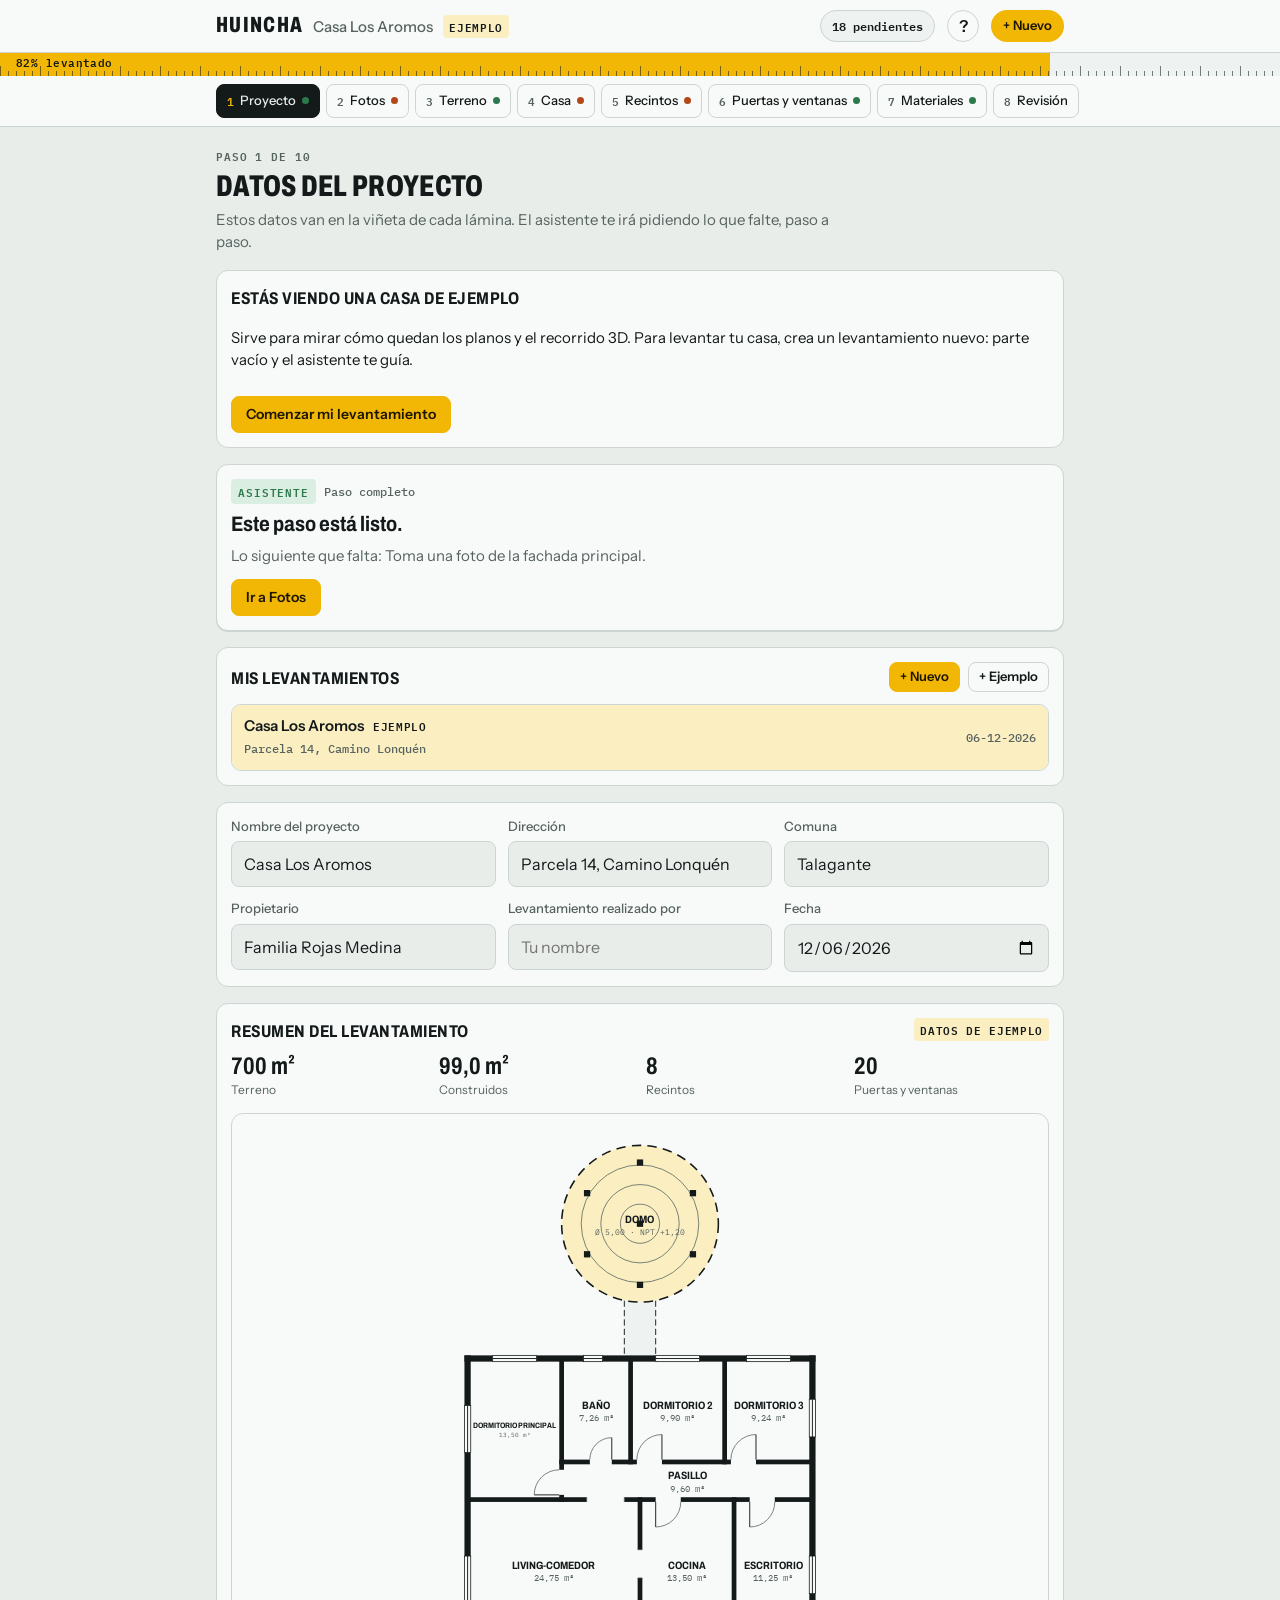
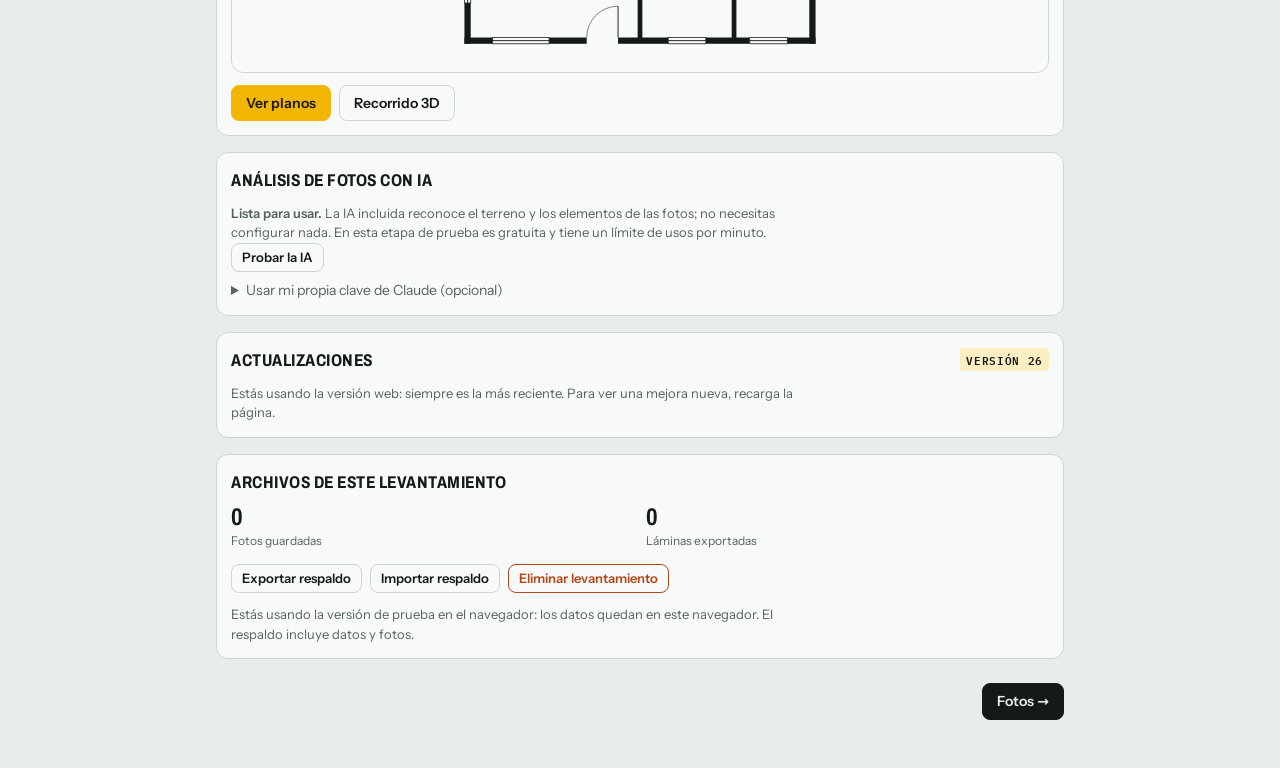
==== commit 0d05a7a8: "Huincha 3: ayudas de captura para la IA Co-Authored-By: Claude Opus 5.5 <noreply@anthropic.com> Clau" ====
--- a/app/index.html
+++ b/app/index.html
@@ -34,6 +34,7 @@
 <script src="js/volumenes.js"></script>
 <script src="js/elementos.js"></script>
 <script src="js/croquis.js"></script>
+<script src="js/captura.js"></script>
 <script src="js/ia.js"></script>
 <script src="js/vivo.js"></script>
 <script src="js/vivo3d.js"></script>
--- a/app/css/app.css
+++ b/app/css/app.css
@@ -487,3 +487,26 @@
 .fthumb>.vti{height:auto;max-width:100%}
 .fthumb .vti img{width:auto;height:auto;max-width:100%;max-height:360px}
 .note.sinfoto{background:#f3f7f5;border-left:3px solid var(--accent,#e0a800);padding:8px 10px;border-radius:6px}
+/* plantilla y nivel sobre la cámara */
+.vplant{position:absolute;inset:6% 5% 14%;pointer-events:none;z-index:3}
+.vplant svg{width:100%;height:100%;overflow:visible}
+.vplant .pl{fill:none;stroke:#fff;stroke-width:.7;stroke-dasharray:3 2;vector-effect:non-scaling-stroke;stroke-linejoin:round;filter:drop-shadow(0 0 2px rgba(0,0,0,.7))}
+.vplant .pl{stroke-width:2.5px}.vplant .pl.s{stroke-dasharray:1 3;opacity:.7}
+.vplant p{position:absolute;left:0;right:0;bottom:-11%;margin:0 auto;max-width:92%;text-align:center;color:#fff;font-size:13px;font-weight:600;text-shadow:0 1px 3px rgba(0,0,0,.9)}
+.vnivel{position:absolute;left:50%;top:12px;transform:translateX(-50%);z-index:4;display:flex;align-items:center;gap:8px;background:rgba(20,20,20,.62);color:#fff;border-radius:999px;padding:4px 12px 4px 8px;font-size:12px;font-weight:600;pointer-events:none}
+.vnivel i{display:block;width:34px;height:3px;border-radius:2px;background:#ffb020;transition:transform .15s}
+.vnivel.ok i{background:#3ecf7a}.vnivel.ok{background:rgba(25,90,50,.7)}
+/* pictogramas */
+.pic{width:18px;height:18px;vertical-align:-4px;margin-right:5px;fill:none;stroke:currentColor;stroke-width:1.6;stroke-linecap:round;stroke-linejoin:round}
+.pics{display:grid;grid-template-columns:repeat(auto-fill,minmax(84px,1fr));gap:8px;margin:6px 0 4px}
+.picb{display:flex;flex-direction:column;align-items:center;gap:4px;padding:10px 6px;border:1.5px solid var(--line,#d6dbd9);border-radius:12px;background:#fff;color:inherit;font:inherit;font-size:12.5px;line-height:1.2;cursor:pointer;text-align:center}
+.picb .pic{width:34px;height:34px;margin:0}
+.picb:active{transform:scale(.97)}
+/* dibujo de dónde pararse */
+.gdib{display:block;width:100%;max-width:150px;aspect-ratio:100/90;height:auto;min-height:100px;flex:none;margin:4px auto 6px}
+.gd-lote{fill:#eef4ea;stroke:#6f8a5e;stroke-width:1;stroke-dasharray:3 2}.gd-calle{fill:#d8d8d4}.gd-porton{fill:#8a6a3c}
+.gd-casa{fill:#fff;stroke:#33383b;stroke-width:1.4}.gd-int{stroke:#33383b;stroke-width:1;fill:none}
+.gd-yo{fill:#e0a800;stroke:#fff;stroke-width:1.2}.gd-cono{fill:rgba(224,168,0,.28)}
+.gd-fl{fill:none;stroke:#d9480f;stroke-width:1.6;stroke-dasharray:4 2.5}.gd-mk{fill:#d9480f}
+.gd-t{font-size:5px;text-anchor:middle;fill:#555}
+.vh.tip{font-size:12.5px;opacity:.85}
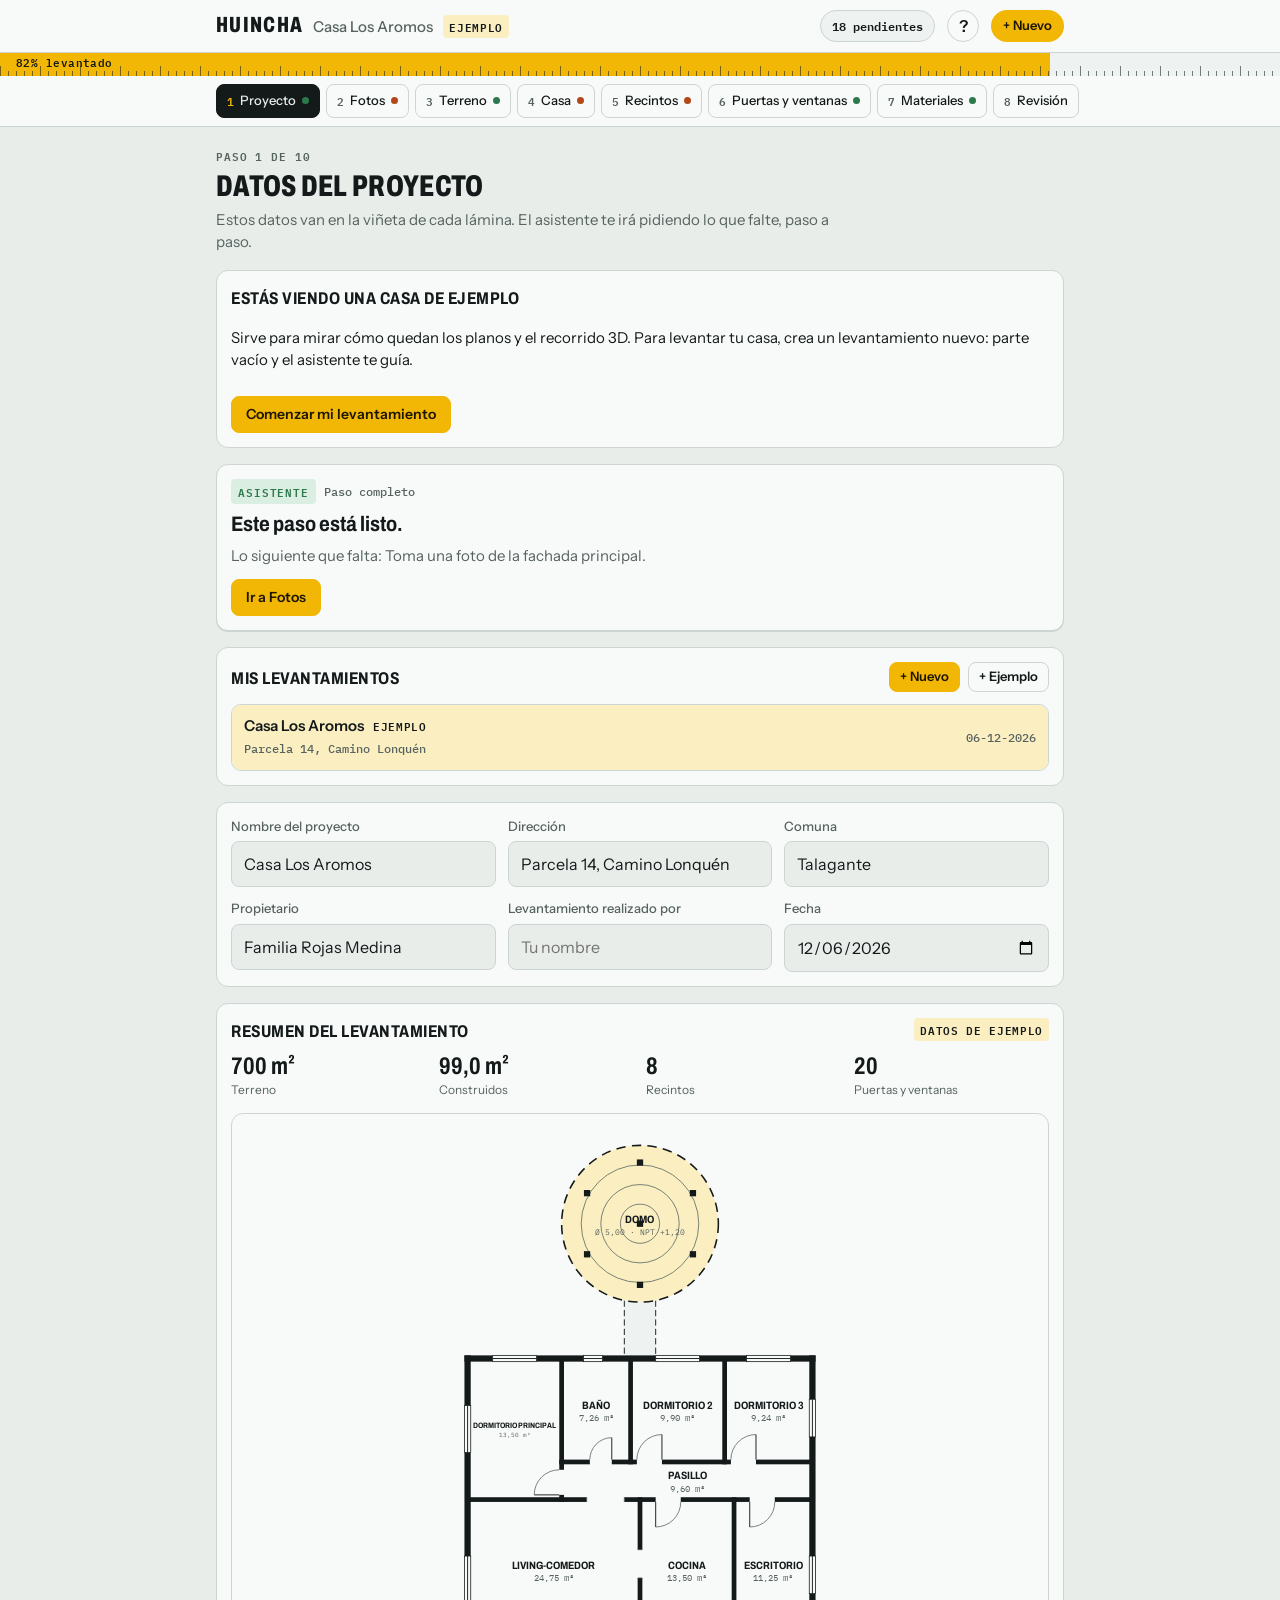
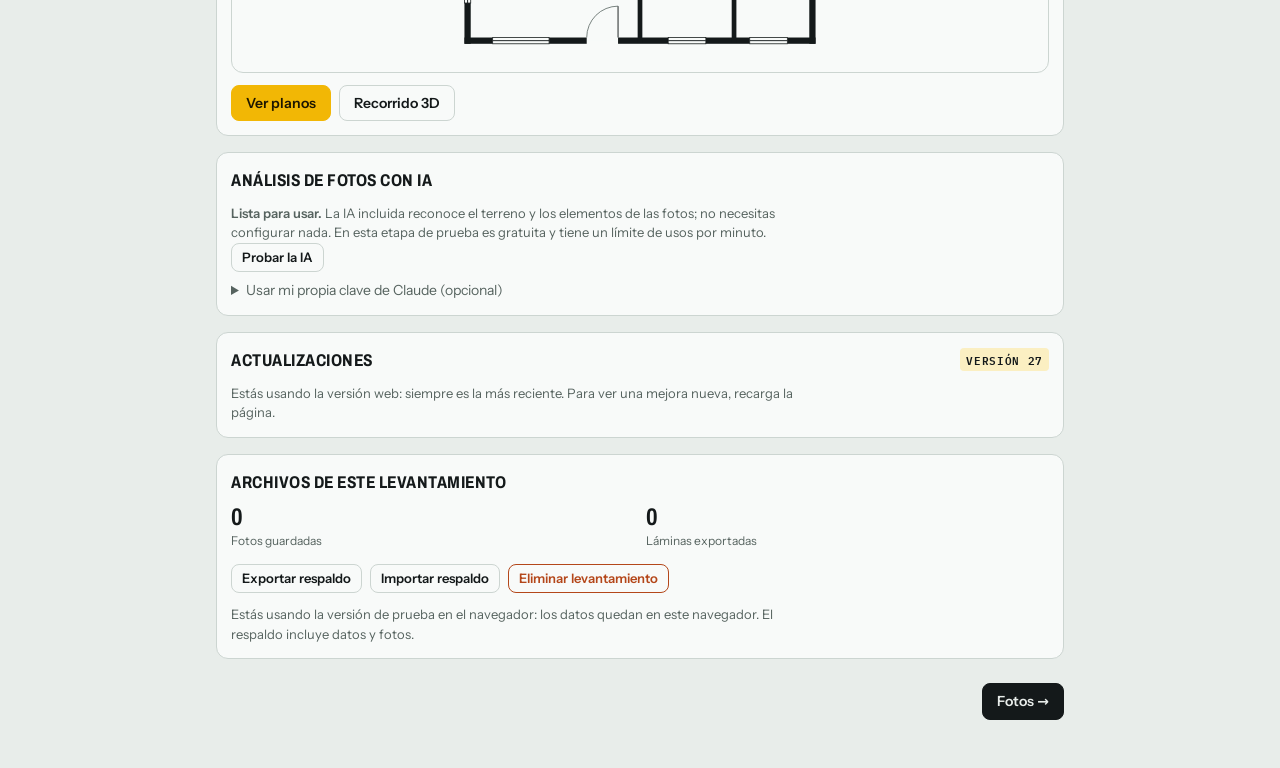
==== commit c7066a70: "Huincha 3: dibujo sobre el mapa satelital Co-Authored-By: Claude Opus 5.5 <noreply@anthropic.com> Cl" ====
--- a/app/index.html
+++ b/app/index.html
@@ -49,5 +49,6 @@
 <script src="js/artefactos.js"></script>
 <script src="js/obras.js"></script>
 <script src="js/mapa.js"></script>
+<script src="js/mapadib.js"></script>
 </body>
 </html>
--- a/app/css/app.css
+++ b/app/css/app.css
@@ -510,3 +510,17 @@
 .gd-fl{fill:none;stroke:#d9480f;stroke-width:1.6;stroke-dasharray:4 2.5}.gd-mk{fill:#d9480f}
 .gd-t{font-size:5px;text-anchor:middle;fill:#555}
 .vh.tip{font-size:12.5px;opacity:.85}
+/* mapa: fuentes de imagen, dibujo, calles */
+.mfsheet{position:absolute;left:8px;right:8px;top:52px;z-index:1000;max-height:62%;overflow:auto;background:#fff;border-radius:14px;box-shadow:0 8px 28px rgba(0,0,0,.3);padding:12px;display:flex;flex-direction:column;gap:6px}
+.mfo{display:block;width:100%;text-align:left;padding:10px 12px;border:1.5px solid var(--line,#d6dbd9);border-radius:10px;background:#fff;font:inherit;color:inherit;cursor:pointer}
+.mfo.on{border-color:#e0a800;background:#fff8e1;font-weight:600}
+#mfecha{background:rgba(0,0,0,.55);color:#fff}
+#mfecha:empty{display:none}
+.mcalle span{display:inline-block;transform:translate(-50%,-50%);background:rgba(40,44,48,.82);color:#fff;font-size:11px;font-weight:700;letter-spacing:.5px;text-transform:uppercase;padding:2px 7px;border-radius:4px;white-space:nowrap}
+.mcalle.osm span{background:rgba(25,95,170,.85)}
+.mtexto span{display:inline-block;transform:translate(-50%,-130%);background:#fff;color:#1b1e20;font-size:12px;font-weight:600;padding:2px 6px;border-radius:4px;white-space:nowrap;box-shadow:0 1px 3px rgba(0,0,0,.4)}
+.mlen.casa span{background:#fff;color:#1b1e20}
+.mtecho{display:flex;flex-direction:column;gap:6px;margin-top:8px}
+.dgrp{margin-top:6px}.dgrp .lbl{display:block;margin-bottom:3px}
+.dlens{display:flex;flex-wrap:wrap;gap:6px;margin-top:6px}.dlens .lbl{width:100%}
+.dlens .inp.sm{width:auto;max-width:150px}.dlens .inp.sm input{width:60px}
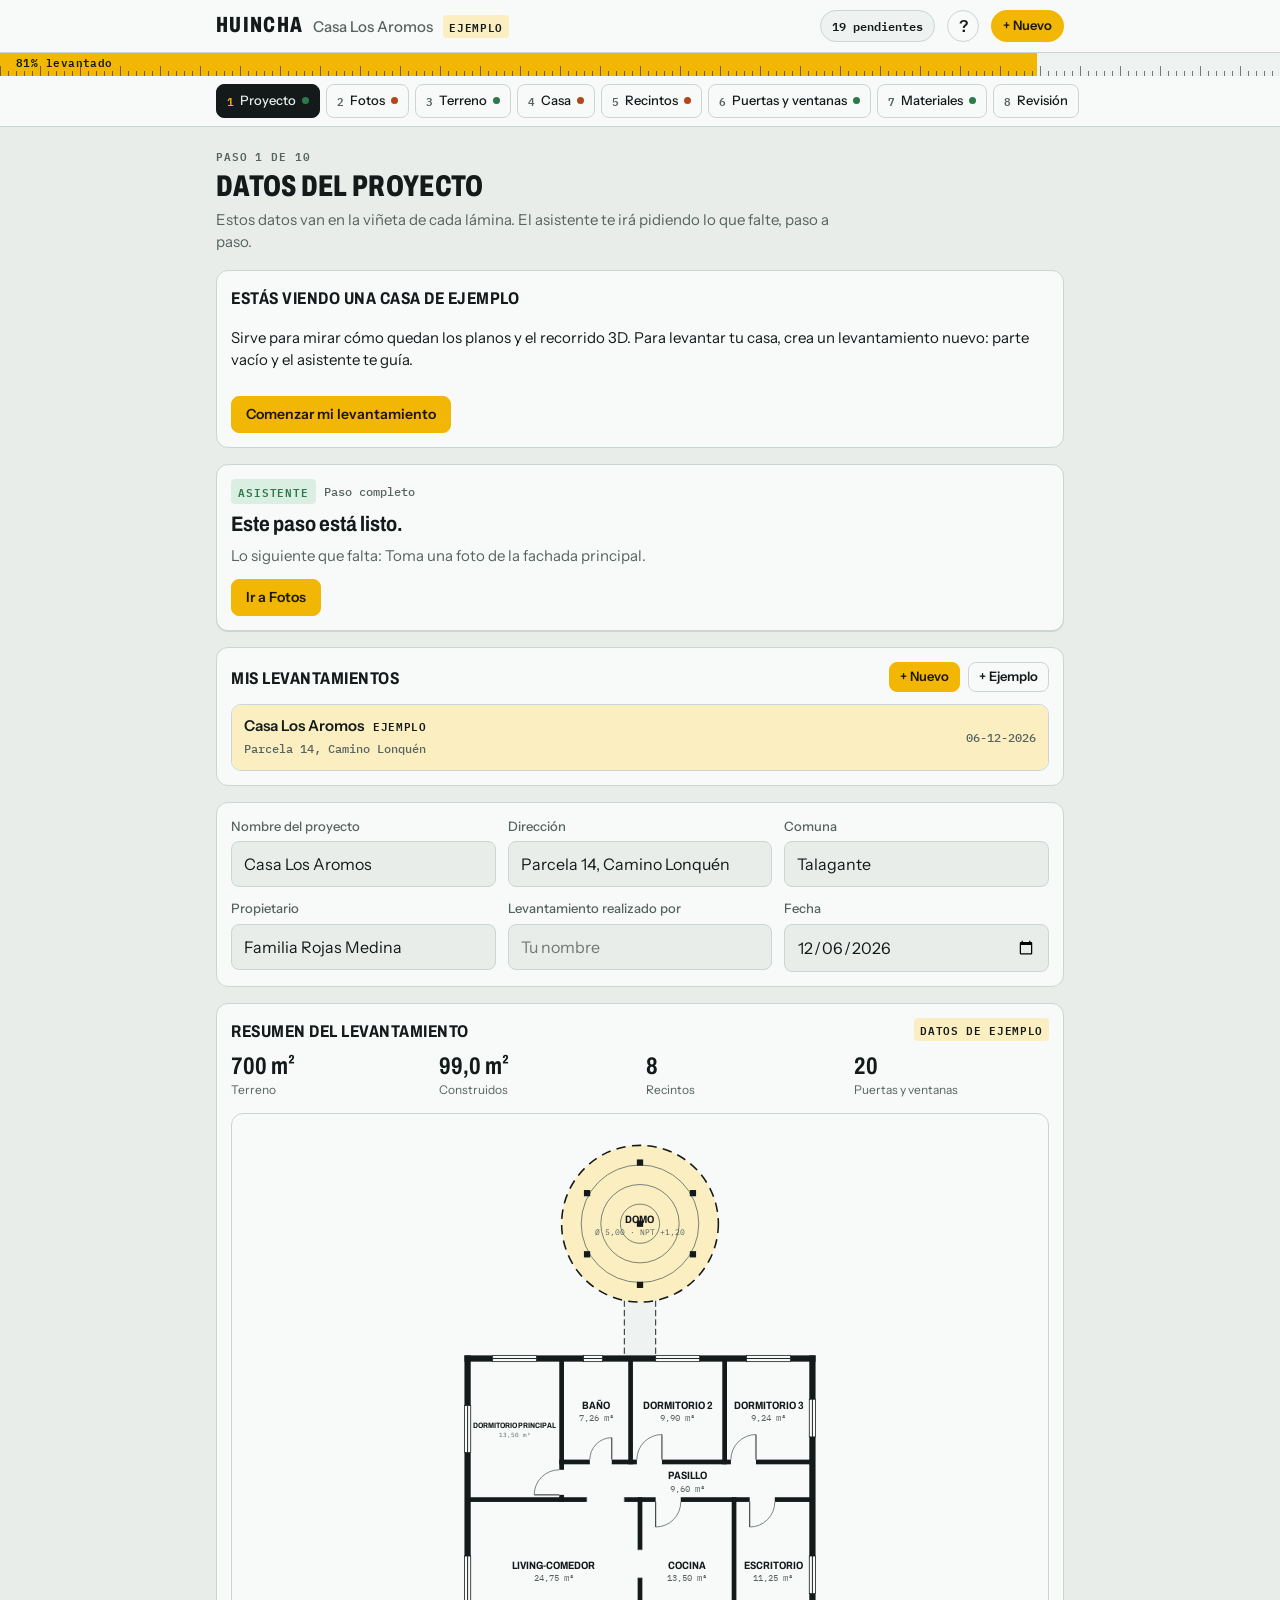
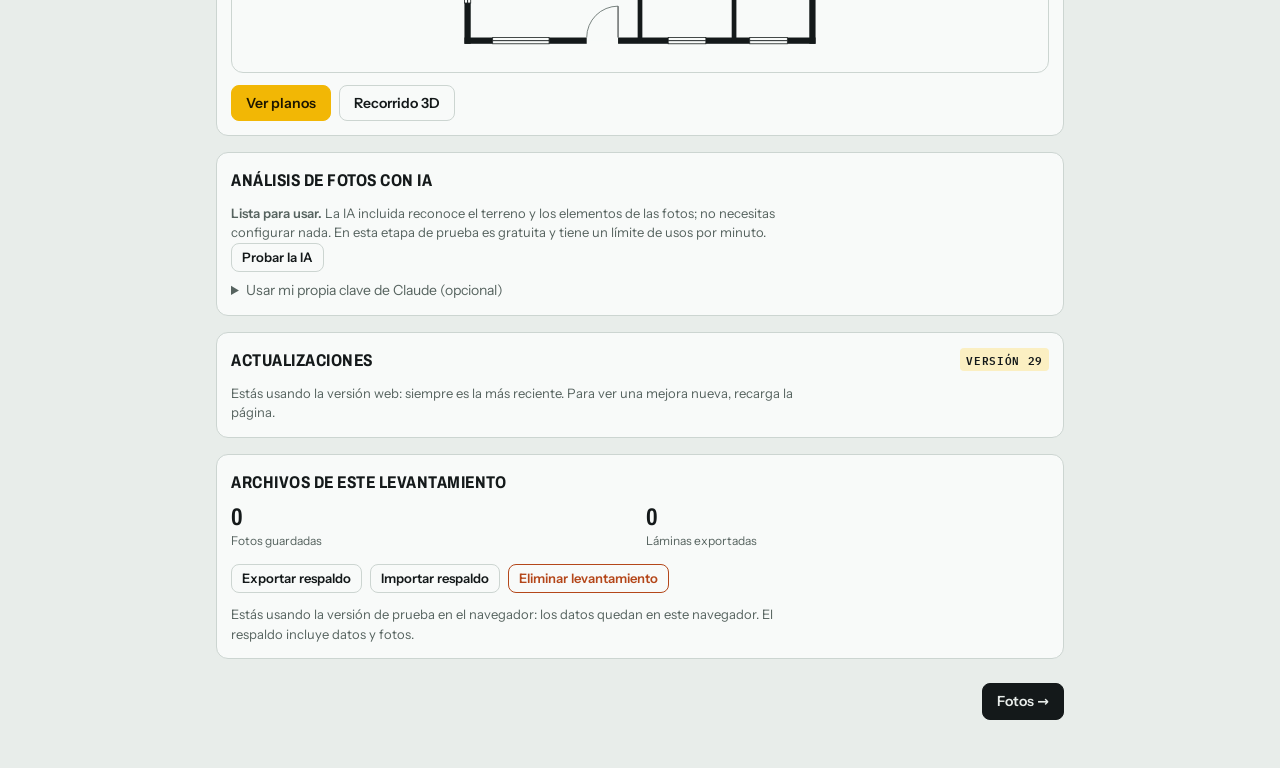
==== commit adc0ad1d: "Huincha 3: recorrido por estaciones Co-Authored-By: Claude Opus 5.5 <noreply@anthropic.com> Claude-S" ====
--- a/app/index.html
+++ b/app/index.html
@@ -50,5 +50,8 @@
 <script src="js/obras.js"></script>
 <script src="js/mapa.js"></script>
 <script src="js/mapadib.js"></script>
+<script src="js/estaciones.js"></script>
+<script src="js/editorfoto.js"></script>
+<script src="js/volcado.js"></script>
 </body>
 </html>
--- a/app/css/app.css
+++ b/app/css/app.css
@@ -524,3 +524,43 @@
 .dgrp{margin-top:6px}.dgrp .lbl{display:block;margin-bottom:3px}
 .dlens{display:flex;flex-wrap:wrap;gap:6px;margin-top:6px}.dlens .lbl{width:100%}
 .dlens .inp.sm{width:auto;max-width:150px}.dlens .inp.sm input{width:60px}
+/* recorrido por estaciones */
+.estov{position:fixed;inset:0;z-index:60;background:var(--bg,#f6f7f5);overflow:auto}
+.estpan{max-width:640px;margin:0 auto;padding:14px 14px 40px;display:flex;flex-direction:column;gap:10px}
+.estmapa{width:100%;max-height:300px;background:#e8ede4;border-radius:12px}
+.em-calle{fill:#cfcfca}.em-lote{fill:#eef4ea;stroke:#6f8a5e;stroke-width:.15;stroke-dasharray:.6 .4}
+.em-casa{fill:#fff;stroke:#33383b;stroke-width:.25}.em-obj{stroke:#5b6168;stroke-width:.08;fill:#cfd6d9}.em-lin{stroke:#5b6168;stroke-width:.2}
+.em-mira{stroke:#d9480f;stroke-width:.3}.em-mk{fill:#d9480f}
+.em-est circle{fill:#fff;stroke:#6b7175;stroke-width:.2;cursor:pointer}.em-est text{font-size:1.1px;text-anchor:middle;font-weight:700;fill:#33383b;pointer-events:none}
+.em-est.foto circle{fill:#ffd66b}.em-est.marcada circle{fill:#5ccf8a}.em-est.on circle{stroke:#d9480f;stroke-width:.35}
+.em-gps{fill:#2b7bf3;stroke:#fff;stroke-width:.25}.em-gpsr{fill:rgba(43,123,243,.15)}
+.estcard h3{margin:2px 0}.estfotos{display:flex;gap:8px;overflow-x:auto;margin-top:8px}
+.estft{flex:none;width:120px;border:1px solid var(--line,#d6dbd9);border-radius:10px;background:#fff;padding:0;overflow:hidden;font:inherit;font-size:12px;cursor:pointer}
+.estft img{display:block;width:100%;height:80px;object-fit:cover}.estft span{display:block;padding:4px 6px}
+.estlist{display:flex;flex-direction:column;gap:6px}
+.estli{display:flex;align-items:center;gap:10px;text-align:left;padding:10px 12px;border:1.5px solid var(--line,#d6dbd9);border-radius:10px;background:#fff;font:inherit;color:inherit;cursor:pointer}
+.estli b{width:24px;height:24px;border-radius:50%;background:#eee;display:grid;place-items:center;font-size:12px;flex:none}
+.estli span{flex:1}.estli em{font-style:normal;font-size:12px;opacity:.7}
+.estli.foto b{background:#ffd66b}.estli.marcada b{background:#5ccf8a}.estli.on{border-color:#e0a800;background:#fff8e1}
+/* editor de foto */
+.efov{position:fixed;inset:0;z-index:70;background:#14171a;overflow:auto;color:#fff}
+.efpan{max-width:900px;margin:0 auto;padding:10px 10px 30px;display:flex;flex-direction:column;gap:8px}
+.efpan .lbl{color:#cfd3d6}
+.eftools{display:flex;flex-wrap:wrap;gap:6px}
+.efwrap{text-align:center;touch-action:none}
+.efimg{position:relative;display:inline-block;max-width:100%;line-height:0}
+.efimg img{display:block;max-width:100%;max-height:62vh;width:auto;height:auto;user-select:none;-webkit-user-select:none}
+.efsvg{position:absolute;inset:0;width:100%;height:100%;touch-action:none}
+.ef-f{fill:rgba(255,255,255,.08);stroke-width:3;vector-effect:non-scaling-stroke}
+.ef-f.lin{fill:none;stroke-width:5}.ef-f.sug{stroke-dasharray:8 5}.ef-f.on{fill:rgba(255,214,107,.18);stroke-width:4}
+.ef-f.sintipo{stroke:#ff4d4d!important}
+.ef-ref{stroke:#ffd43b;stroke-width:5;stroke-dasharray:10 6;vector-effect:non-scaling-stroke}
+.ef-reft{fill:#ffd43b;font-weight:700;text-anchor:middle;paint-order:stroke;stroke:#000;stroke-width:3px}
+.ef-lab{fill:#fff;font-weight:700;paint-order:stroke;stroke:rgba(0,0,0,.8);stroke-width:4px}.ef-lab.warn{fill:#ff8f8f}
+.ef-h{fill:#fff;stroke:#e0a800;stroke-width:3;vector-effect:non-scaling-stroke;cursor:grab}.ef-h.ref{stroke:#ffd43b}.ef-h.cur{fill:#e0a800}
+.ef-cur{fill:none;stroke:#e0a800;stroke-width:3;stroke-dasharray:6 4;vector-effect:non-scaling-stroke}
+.efside{background:#fff;color:#1b1e20;border-radius:14px;padding:12px;display:flex;flex-direction:column;gap:8px}
+.efmeds{display:flex;flex-wrap:wrap;gap:6px}.efmeds .inp.sm input{width:64px}
+.picb.on{border-color:#e0a800;background:#fff8e1}
+.efm{display:flex;flex-direction:column;gap:3px;font-size:12px;min-width:96px}.efm .inp.sm{display:flex;align-items:center}
+.efov .btn:not(.pri):not(.danger){color:#1b1e20;background:#fff}.efside .btn.ghost{color:#1b1e20}
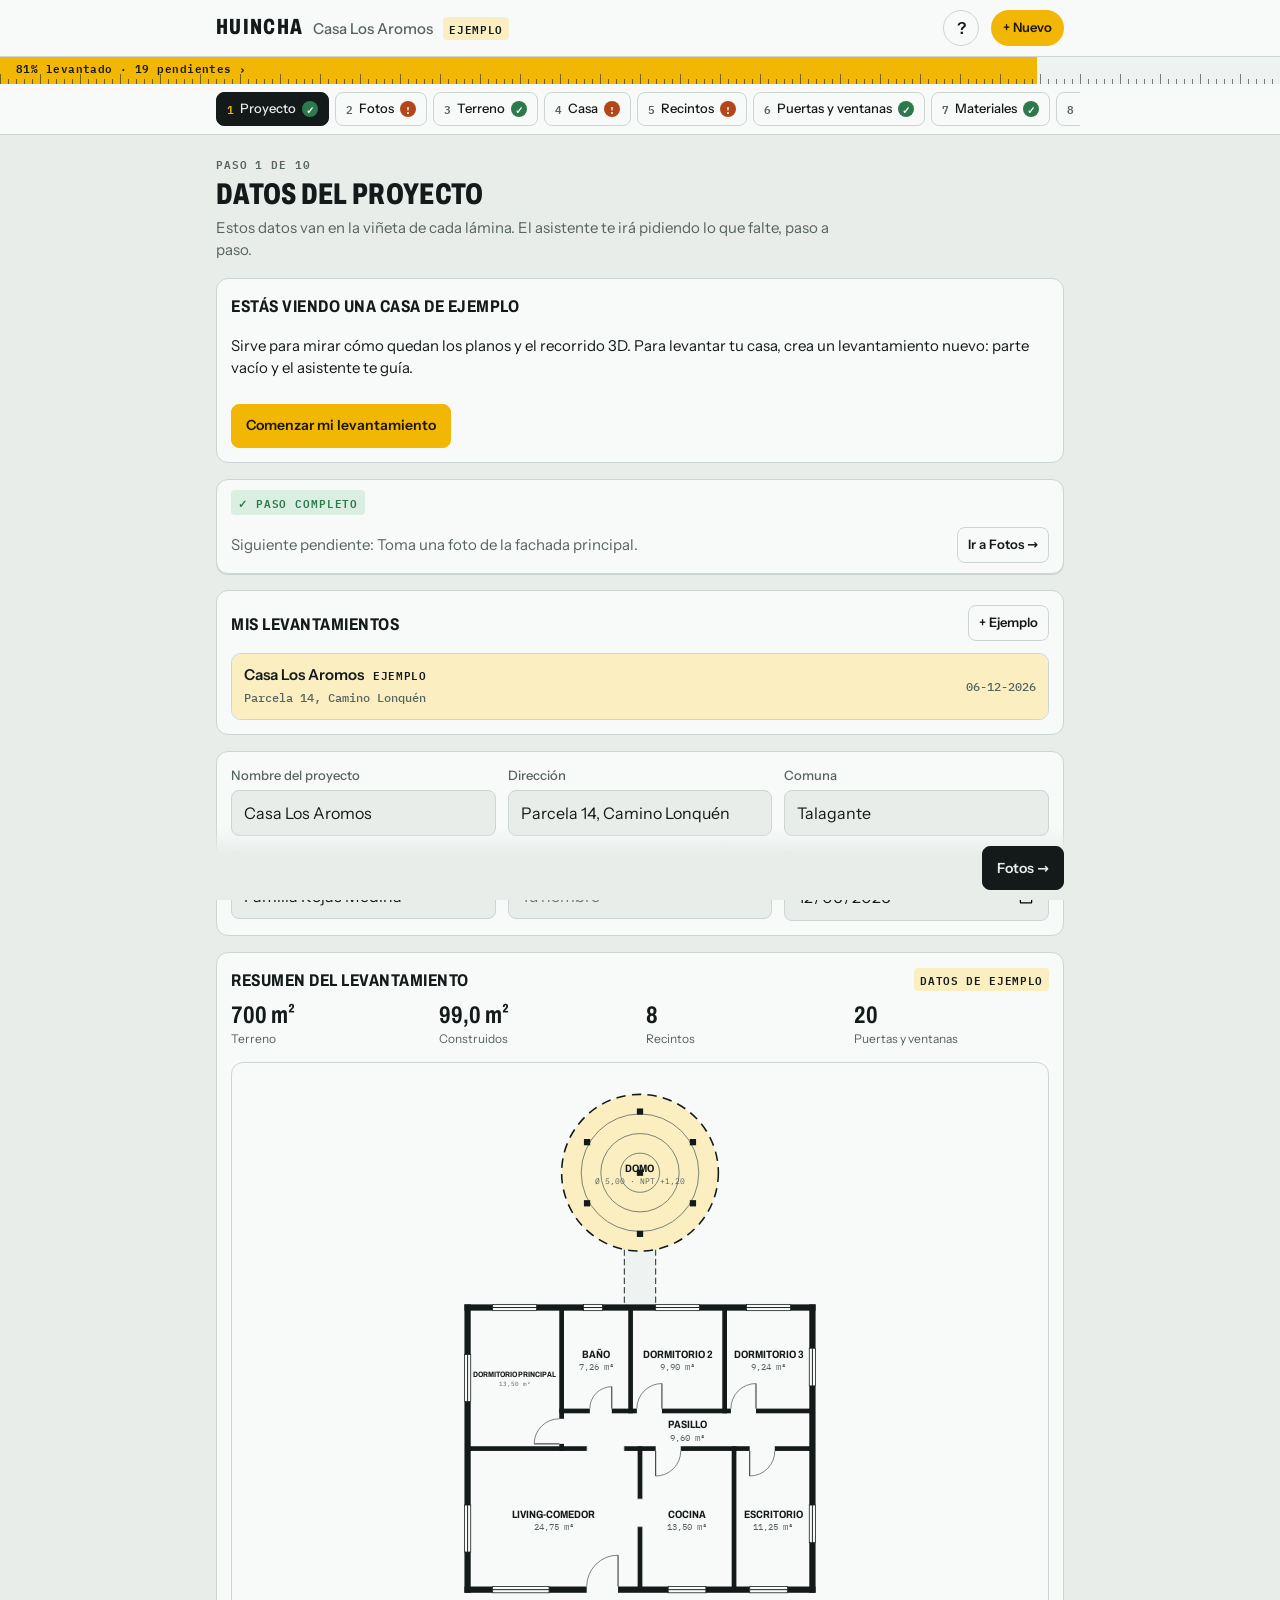
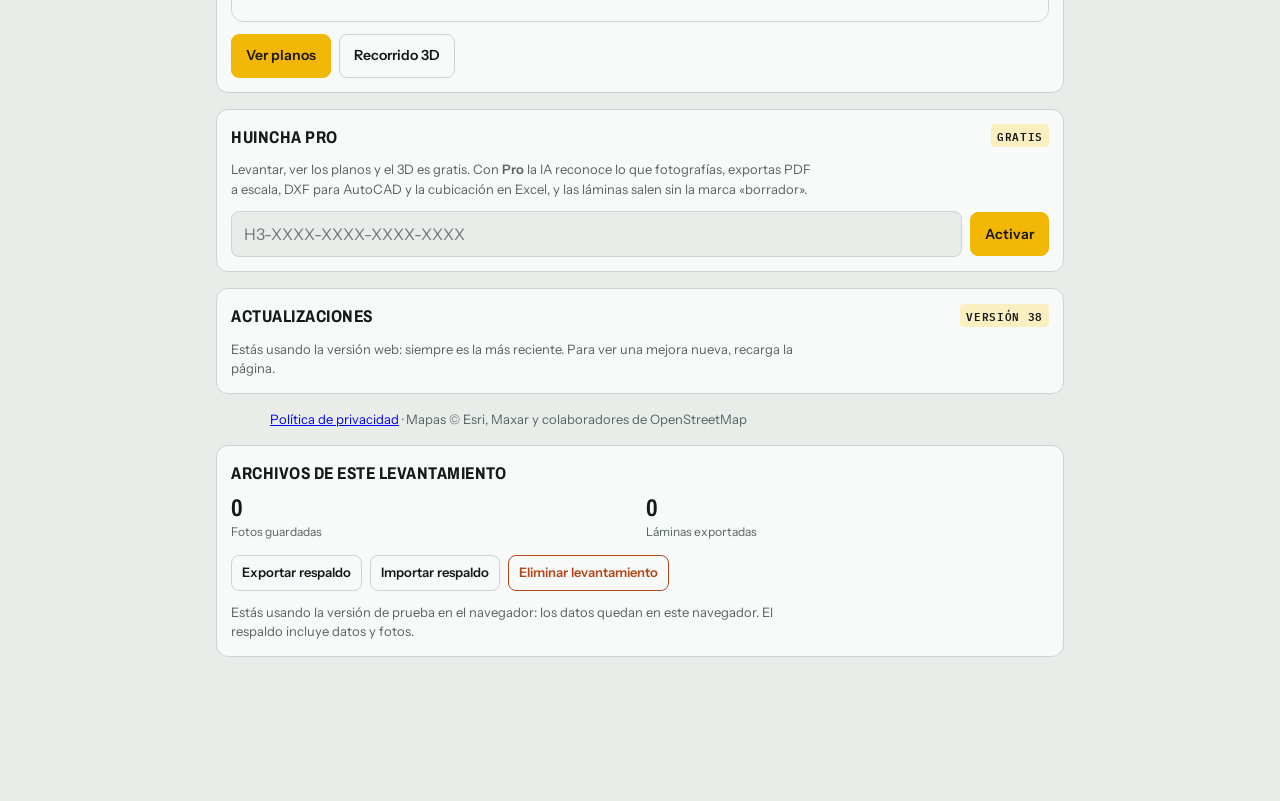
==== commit f1257fb3: "Huincha 3 versión 38" ====
--- a/app/index.html
+++ b/app/index.html
@@ -14,11 +14,10 @@
 <header class="top">
   <div class="wrap top-in">
     <div class="brand"><span class="logo">Huincha</span><span class="pname" id="pname"></span><span class="badge" id="exb" hidden>Ejemplo</span></div>
-    <button class="pend" id="pend" type="button"></button>
     <button class="hhelp" type="button" data-ayuda="" aria-label="Ayuda: qué significa cada término">?</button>
     <button class="hnew" type="button" data-act="nuevo" aria-label="Nuevo levantamiento">+ Nuevo</button>
   </div>
-  <div class="tape" aria-hidden="true"><div class="tape-fill" id="tapef"></div><span class="tape-lbl" id="tapel"></span></div>
+  <button class="tape" id="tape" type="button"><span class="tape-fill" id="tapef"></span><span class="tape-lbl" id="tapel"></span></button>
   <nav class="wrap steps" id="steps" aria-label="Pasos"></nav>
 </header>
 <div class="updbar" id="updbar" hidden></div>
@@ -29,6 +28,7 @@
 <script src="vendor/leaflet/leaflet.js"></script>
 <script src="js/version.js"></script>
 <script src="js/config.js"></script>
+<script src="js/licencia.js"></script>
 <script src="js/materiales.js"></script>
 <script src="js/store.js"></script>
 <script src="js/volumenes.js"></script>
@@ -53,5 +53,7 @@
 <script src="js/estaciones.js"></script>
 <script src="js/editorfoto.js"></script>
 <script src="js/volcado.js"></script>
+<script src="js/planos2.js"></script>
+<script src="js/exportar.js"></script>
 </body>
 </html>
--- a/app/css/app.css
+++ b/app/css/app.css
@@ -46,20 +46,21 @@
 .exban{border:2px solid var(--accent);background:var(--accent-soft)}
 .exban p{margin:6px 0 12px}
 .pend.zero{background:var(--ok-soft);border-color:transparent;color:var(--ok)}
-.tape{position:relative;height:24px;background:var(--surface-2);border-top:1px solid var(--line);overflow:hidden}
+.tape{display:block;width:100%;border:0;border-radius:0;padding:0;margin:0;cursor:pointer;color:inherit;font:inherit;text-align:left;position:relative;height:28px;background:var(--surface-2);border-top:1px solid var(--line);overflow:hidden}
 .tape-fill{position:absolute;inset:0 auto 0 0;width:0;background:var(--accent);transition:width .6s ease}
 .tape::after{content:"";position:absolute;inset:0;pointer-events:none;opacity:.55;
   background:repeating-linear-gradient(90deg,var(--ink) 0 1px,transparent 1px 8px) left bottom/100% 5px no-repeat,
              repeating-linear-gradient(90deg,var(--ink) 0 1px,transparent 1px 40px) left bottom/100% 10px no-repeat}
-.tape-lbl{position:absolute;top:3px;left:max(16px,env(safe-area-inset-left,0px));font:600 11px/1 var(--f-mono);letter-spacing:.04em;z-index:1}
+.tape-lbl{position:absolute;top:5px;left:max(16px,env(safe-area-inset-left,0px));font:600 11px/1 var(--f-mono);letter-spacing:.04em;z-index:1}
 .steps{display:flex;gap:6px;overflow-x:auto;padding-block:8px;scrollbar-width:none}
 .steps::-webkit-scrollbar{display:none}
 .st{flex:none;display:flex;align-items:center;gap:6px;border:1px solid var(--line);background:var(--surface);border-radius:8px;padding:6px 10px;cursor:pointer;font-size:13px;font-weight:500;white-space:nowrap}
 .st b{font:600 11px var(--f-mono);color:var(--muted)}
 .st[aria-current="step"]{background:var(--ink);color:var(--bg);border-color:var(--ink)}
 .st[aria-current="step"] b{color:var(--accent)}
-.st i{width:7px;height:7px;border-radius:50%;background:var(--warn);font-style:normal}
+.st i{display:inline-grid;place-items:center;width:16px;height:16px;border-radius:50%;background:var(--warn);color:#fff;font:700 10px/1 var(--f-mono);font-style:normal}
 .st i.ok{background:var(--ok)}
+.st i.none{display:none}
 .st i.none{display:none}
 
 /* Contenido */
@@ -564,3 +565,30 @@
 .picb.on{border-color:#e0a800;background:#fff8e1}
 .efm{display:flex;flex-direction:column;gap:3px;font-size:12px;min-width:96px}.efm .inp.sm{display:flex;align-items:center}
 .efov .btn:not(.pri):not(.danger){color:#1b1e20;background:#fff}.efside .btn.ghost{color:#1b1e20}
+/* delinear guiado */
+.efpasos{display:flex;flex-wrap:wrap;gap:4px}.efpaso{border:1px solid var(--line,#d6dbd9);background:#fff;border-radius:999px;padding:4px 10px;font:inherit;font-size:12px;color:#1b1e20;cursor:pointer}
+.efpaso.on{background:#e0a800;border-color:#e0a800;font-weight:700}.efpaso.ok{background:#e4f6ea;border-color:#5ccf8a}
+.efelevw{background:#fff;border-radius:12px;padding:8px;color:#1b1e20}.efelev{display:block;width:100%;max-height:200px}
+.ee-suelo{stroke:#5b5246;stroke-width:.06}.ee-muro{fill:#f4f1ea;stroke:#1b1e20;stroke-width:.05}.ee-agua{fill:none;stroke:#c0392b;stroke-width:.07}
+.ee-vano{fill:#dbe9fb;stroke:#2b7bf3;stroke-width:.04}.ee-otro{fill:rgba(224,168,0,.15);stroke:#b08400;stroke-width:.04}
+.ee-t{font-size:.32px;text-anchor:middle;fill:#1b1e20;font-weight:700}.ee-t.v{text-anchor:end}
+.efcoh{margin:4px 0;padding-left:0;list-style:none;color:#a3360a;font-size:13px;display:flex;flex-direction:column;gap:2px}
+.efelevw .lbl{color:#5b6168}
+
+/* permiso antes de enviar una foto a la IA */
+.iaconsent{position:fixed;inset:0;z-index:9999;background:rgba(20,22,24,.55);display:flex;align-items:flex-end;justify-content:center;padding:16px}
+.iaconsent-in{background:var(--card,#fff);color:inherit;border-radius:16px;max-width:520px;width:100%;padding:20px;box-shadow:0 10px 40px rgba(0,0,0,.3)}
+.iaconsent-in h3{margin:0 0 8px}.iaconsent-in p{margin:0 0 10px;line-height:1.45}.iaconsent-in .row{gap:10px;flex-wrap:wrap}
+
+/* revisión de diseño (nov 2026) */
+.badge{flex-shrink:0}
+.brand{overflow:hidden}
+.btn{min-height:44px}
+.btn.sm{min-height:36px}
+.hnew,.hhelp{min-height:36px;min-width:36px}
+.tag.ok{background:var(--ok-soft);color:var(--ok)}
+.asst.done{padding-block:10px}
+.asst-sig{display:flex;align-items:center;justify-content:space-between;gap:10px;flex-wrap:wrap}
+.asst-sig .asst-h{flex:1;min-width:180px}
+.tape:focus-visible{outline:3px solid var(--accent);outline-offset:-3px}
+.nav{position:sticky;bottom:0;z-index:5;background:linear-gradient(transparent,var(--bg) 35%);padding:18px 0 calc(10px + env(safe-area-inset-bottom,0px))}
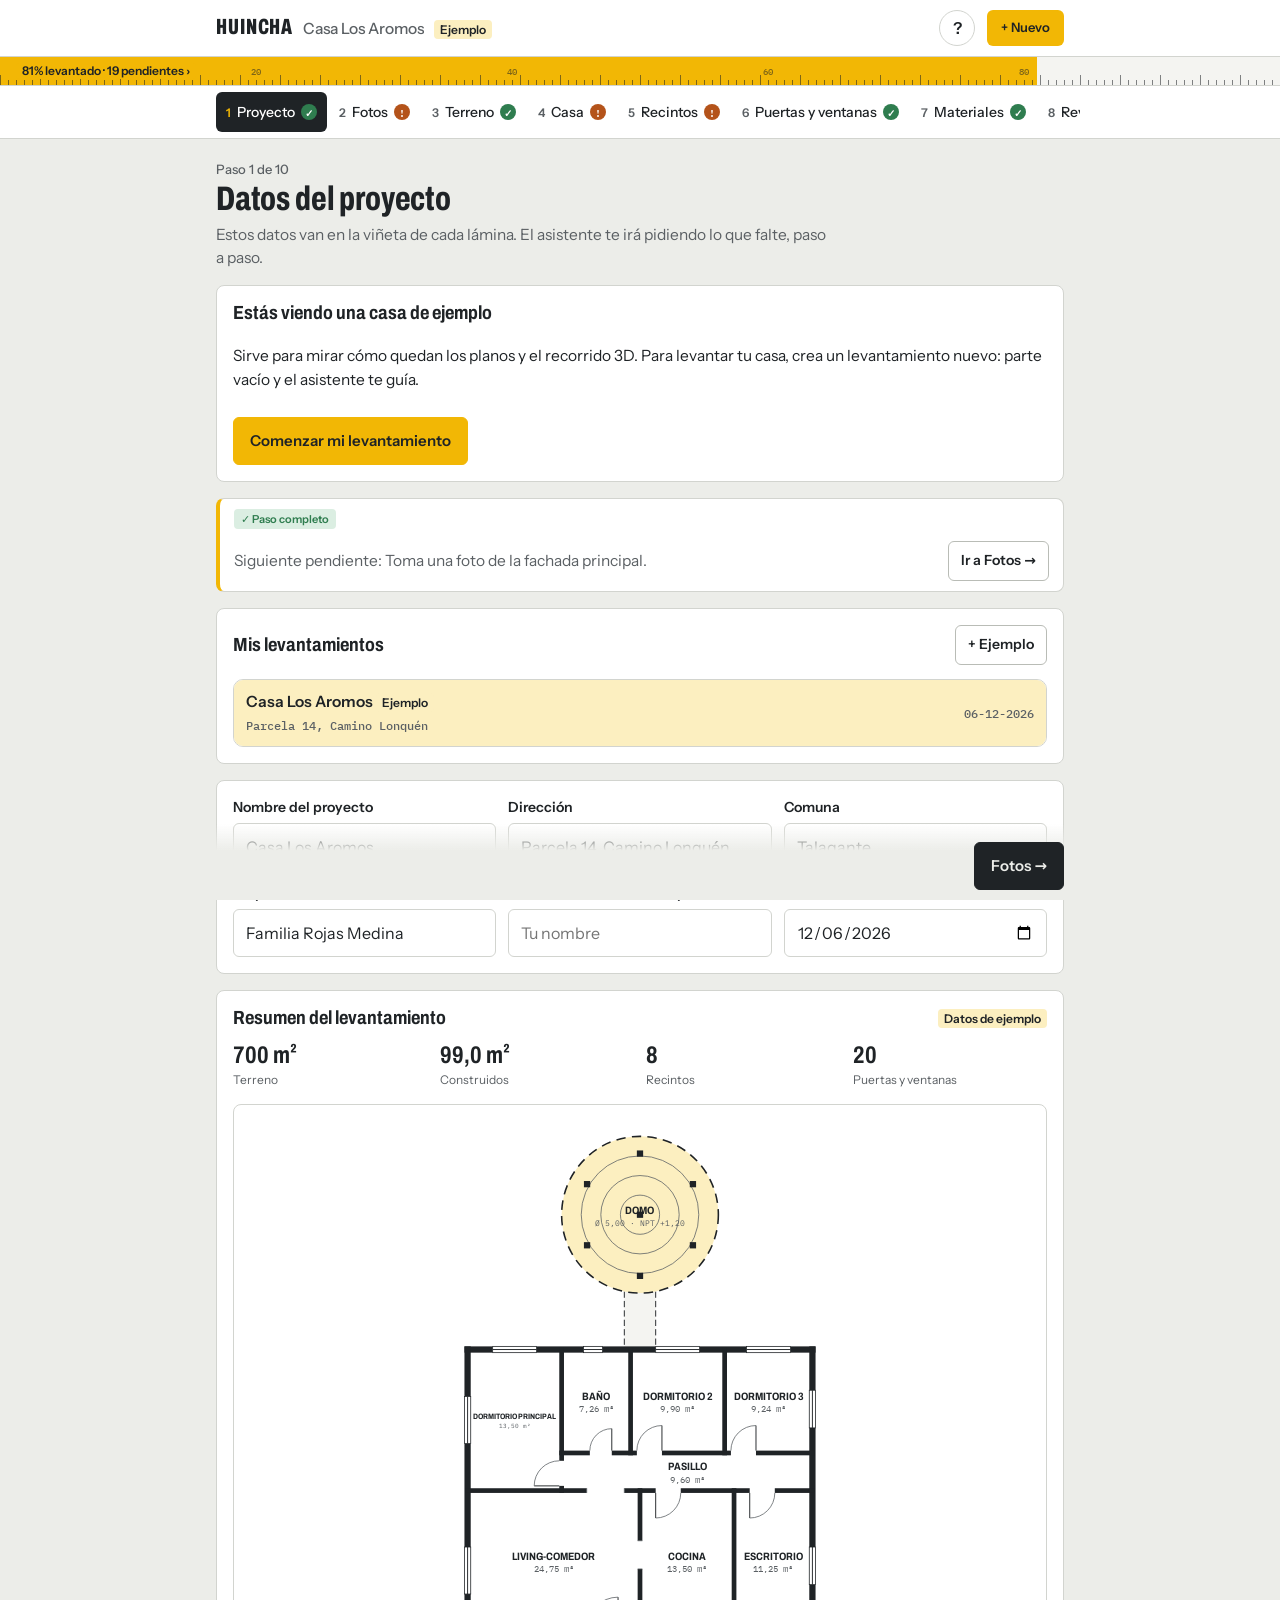
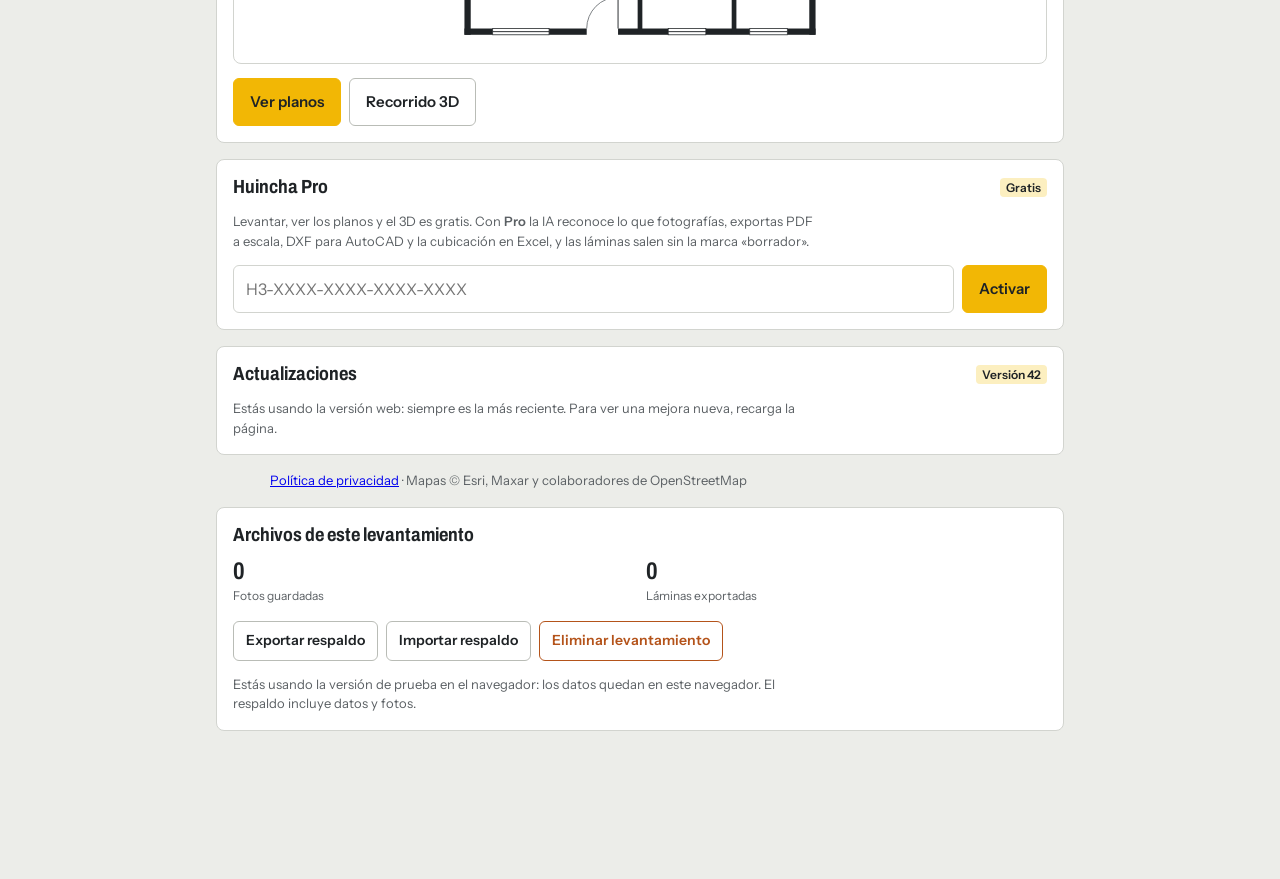
==== commit 593d5002: "Huincha 3 nueva versión" ====
--- a/app/index.html
+++ b/app/index.html
@@ -17,7 +17,7 @@
     <button class="hhelp" type="button" data-ayuda="" aria-label="Ayuda: qué significa cada término">?</button>
     <button class="hnew" type="button" data-act="nuevo" aria-label="Nuevo levantamiento">+ Nuevo</button>
   </div>
-  <button class="tape" id="tape" type="button"><span class="tape-fill" id="tapef"></span><span class="tape-lbl" id="tapel"></span></button>
+  <button class="tape" id="tape" type="button"><span class="tape-fill" id="tapef"></span><span class="tape-lbl" id="tapel"></span><span class="tape-num" style="left:20%">20</span><span class="tape-num" style="left:40%">40</span><span class="tape-num" style="left:60%">60</span><span class="tape-num" style="left:80%">80</span></button>
   <nav class="wrap steps" id="steps" aria-label="Pasos"></nav>
 </header>
 <div class="updbar" id="updbar" hidden></div>
@@ -45,6 +45,7 @@
 <script src="js/ayuda.js"></script>
 <script src="js/techumbre.js"></script>
 <script src="js/actualizar.js"></script>
+<script src="js/cuerpos.js"></script>
 <script src="js/app.js"></script>
 <script src="js/artefactos.js"></script>
 <script src="js/obras.js"></script>
@@ -53,6 +54,7 @@
 <script src="js/estaciones.js"></script>
 <script src="js/editorfoto.js"></script>
 <script src="js/volcado.js"></script>
+<script src="js/fichas.js"></script>
 <script src="js/planos2.js"></script>
 <script src="js/exportar.js"></script>
 </body>
--- a/app/css/app.css
+++ b/app/css/app.css
@@ -592,3 +592,65 @@
 .asst-sig .asst-h{flex:1;min-width:180px}
 .tape:focus-visible{outline:3px solid var(--accent);outline-offset:-3px}
 .nav{position:sticky;bottom:0;z-index:5;background:linear-gradient(transparent,var(--bg) 35%);padding:18px 0 calc(10px + env(safe-area-inset-bottom,0px))}
+
+/* forma de la casa */
+.formas{display:grid;grid-template-columns:repeat(4,1fr);gap:8px;margin:10px 0}
+.forma{display:flex;flex-direction:column;align-items:center;gap:4px;padding:10px 4px;border:1px solid var(--line);border-radius:6px;background:var(--surface,#fff);color:var(--ink);font:600 13px/1.2 var(--f-body);min-height:84px;cursor:pointer}
+.forma[aria-checked="true"]{border-color:var(--ink);box-shadow:inset 0 0 0 1px var(--ink)}
+.formaprev{display:block;width:100%;max-height:220px;margin:6px 0 10px;background:var(--surface-2,#f4f3ef);border-radius:6px}
+.fp-casa{fill:#fff;stroke:var(--ink);stroke-width:1.4}.fp-elev{fill:none;stroke:var(--ink);stroke-width:1;stroke-dasharray:3 2}
+.fp-t{font:600 5px var(--f-body);text-anchor:middle;fill:var(--ink)}.fp-calle{font:5px var(--f-mono);text-anchor:middle;fill:var(--muted)}
+.ala{border-top:1px solid var(--line);padding-top:12px;margin-top:12px}
+
+/* ficha del recinto */
+.ficha{background:var(--surface-2,#f4f3ef);border:1px solid var(--line);border-radius:6px;padding:10px 12px;margin:6px 0 12px}
+.fichapts{display:flex;flex-wrap:wrap;gap:6px;margin:8px 0 4px}
+.fpt{display:inline-flex;align-items:center;gap:6px;min-height:36px;padding:0 10px;border:1px solid var(--line);border-radius:6px;background:var(--surface,#fff);font:600 13px var(--f-body);color:var(--ink);cursor:pointer}
+.fpt i{display:inline-grid;place-items:center;width:18px;height:18px;border-radius:50%;font:700 11px var(--f-mono);font-style:normal;color:#fff;background:var(--muted)}
+.fpt.ok i{background:var(--ok)}.fpt.falta i{background:var(--warn)}.fpt.tip i{background:#8a8f8b}
+.chk{display:flex;align-items:center;gap:8px;margin-top:6px;font-size:14px}
+
+/* ===== Identidad Huincha (nov 2026): libreta de obra + huincha de medir =====
+   Papel neutro frío, grafito, un solo acento amarillo (la huincha y la acción principal) y azul tiza para lo
+   seleccionado en el plano. Sin sombras ni píldoras; radios cortos; mayúsculas solo en la marca. */
+:root:not([data-theme="dark"]){--bg:#ECEDE9;--surface:#FFFFFF;--surface-2:#F4F4F1;--ink:#1F2326;--muted:#5B6064;--line:#D2D4CF;--accent:#F2B705;--accent-ink:#1F2326;--accent-soft:#FCEFC0;--tiza:#2A5C8F;--ok:#2F7D4F;--warn:#B4531A}
+@media (prefers-color-scheme: dark){:root:not([data-theme="light"]){--tiza:#7FAAD6}}
+body{font-size:15.5px}
+.logo{font-stretch:62%;letter-spacing:.04em}
+.badge{font:600 12px var(--f-body);text-transform:none;letter-spacing:0;border-radius:4px;background:var(--accent-soft)}
+.hnew{border-radius:6px;padding:8px 14px}
+/* huincha: graduación de centímetros y números cada décimo */
+.tape{height:30px;border-block:1px solid var(--line)}
+.tape-lbl{font:600 12px/1 var(--f-body);letter-spacing:0;top:6px;background:var(--accent);padding:2px 6px;border-radius:3px}
+.tape-num{position:absolute;bottom:9px;font:500 9px/1 var(--f-mono);color:var(--ink);opacity:.55;transform:translateX(-50%);pointer-events:none}
+/* barra de pasos: pestañas planas con número; la actual en grafito */
+.steps{gap:2px;padding-block:6px}
+.st{border:0;border-radius:6px;background:transparent;padding:8px 10px;min-height:40px;font-size:14px}
+.st b{font:600 12px var(--f-body);color:var(--muted)}
+.st:hover{background:var(--surface-2)}
+.st[aria-current="step"]{background:var(--ink);color:#fff}
+/* encabezado del paso: sin rótulo en mayúsculas */
+.sh .sn{font:500 13px var(--f-body);letter-spacing:0;text-transform:none;color:var(--muted)}
+h2{font:750 34px/1.02 var(--f-display);font-stretch:72%;text-transform:none;letter-spacing:-.005em;margin:2px 0 6px}
+h3{font:700 19px/1.15 var(--f-display);font-stretch:82%;text-transform:none;letter-spacing:0;margin:0}
+/* bloques: blancos sobre papel, borde fino, sin sombra */
+.card{border-radius:8px;padding:16px;gap:14px;box-shadow:none}
+.asst{border-radius:8px;box-shadow:none;border-left:4px solid var(--accent)}
+.asst-k{font:500 13px var(--f-body)}
+.asst-q{font-stretch:82%}
+.tag{text-transform:none;letter-spacing:0;font-family:var(--f-body)}
+/* campos y botones */
+.inp{background:var(--surface);border-radius:6px;min-height:48px}
+.inp:focus-within{border-color:var(--ink);box-shadow:inset 0 0 0 1px var(--ink)}
+.inp em{font:500 13px var(--f-mono)}
+.btn{border-radius:6px;min-height:48px;padding:10px 16px;font-size:15px}
+.btn.sm{min-height:40px;padding:8px 12px;font-size:14px}
+.btn:not(.pri):not(.ghost):not(.danger):not(.dark){border-color:#B9BCB6}
+.btn.pri{font-weight:700}
+.chip{border-radius:6px;min-height:40px;padding:8px 12px}
+.chip[aria-pressed="true"]{background:var(--ink);color:#fff;border-color:var(--ink)}
+.fld>span{font-size:14px;color:var(--ink);font-weight:600}
+/* el plano manda: lienzo de dibujo con grilla milimetrada tenue */
+.edbox{border-radius:8px;border:1px solid var(--line);background:#fff linear-gradient(var(--surface-2) 1px,transparent 1px) 0 0/20px 20px,#fff linear-gradient(90deg,var(--surface-2) 1px,transparent 1px) 0 0/20px 20px}
+.edcap{font:500 12px var(--f-body);color:var(--muted)}
+.nav .btn.pri{min-width:46%}
